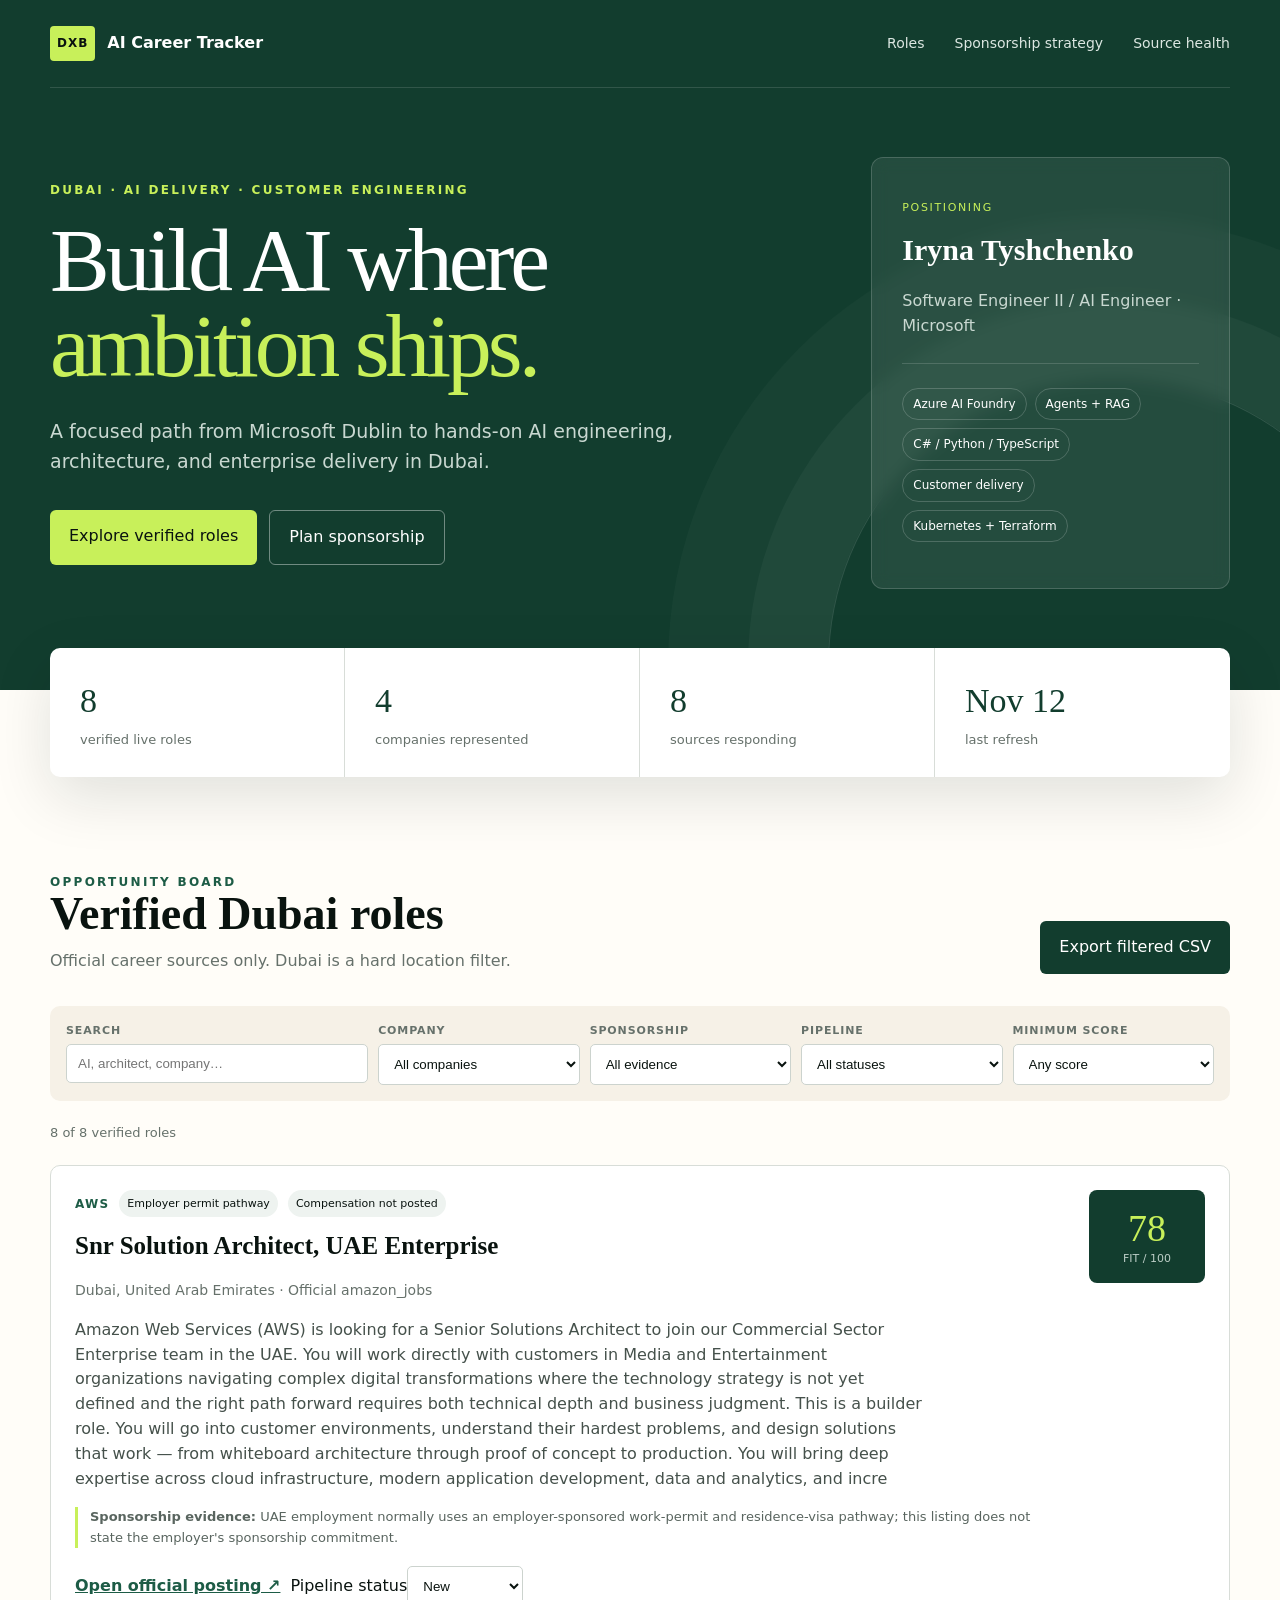
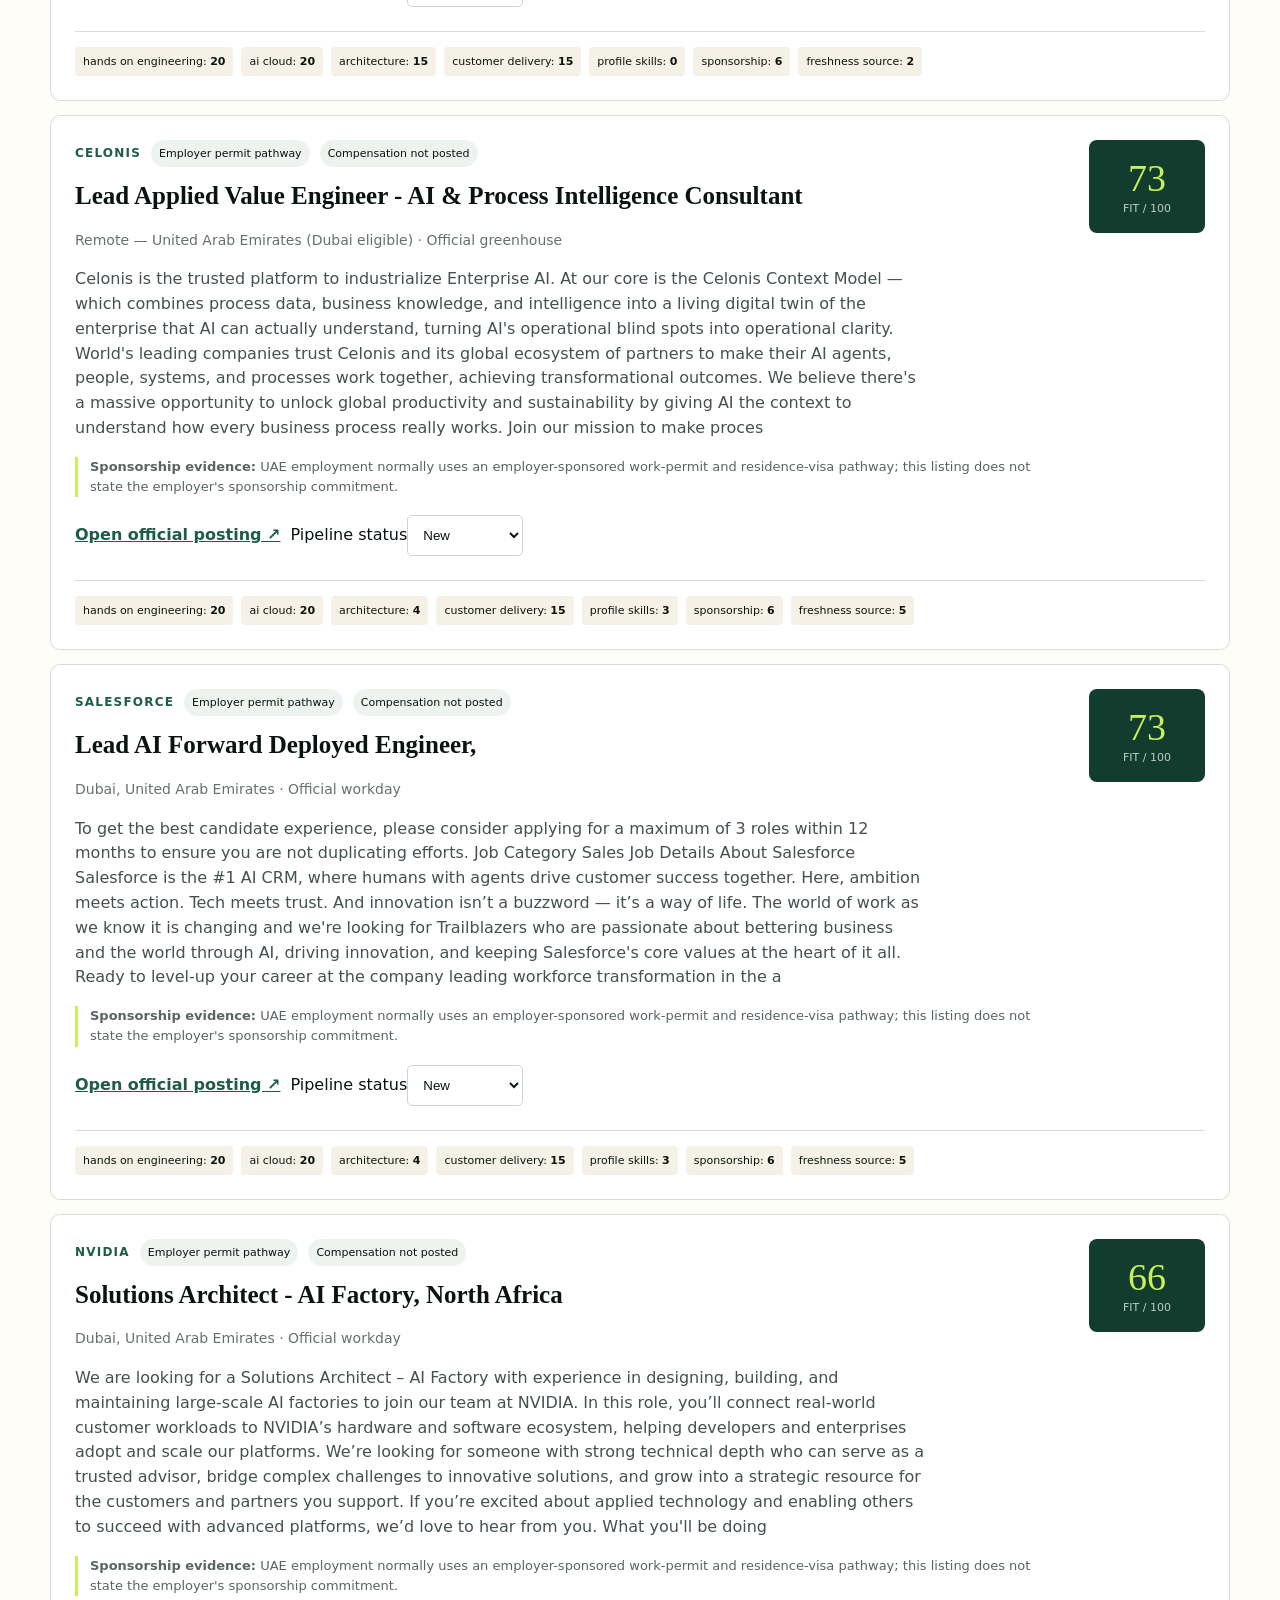
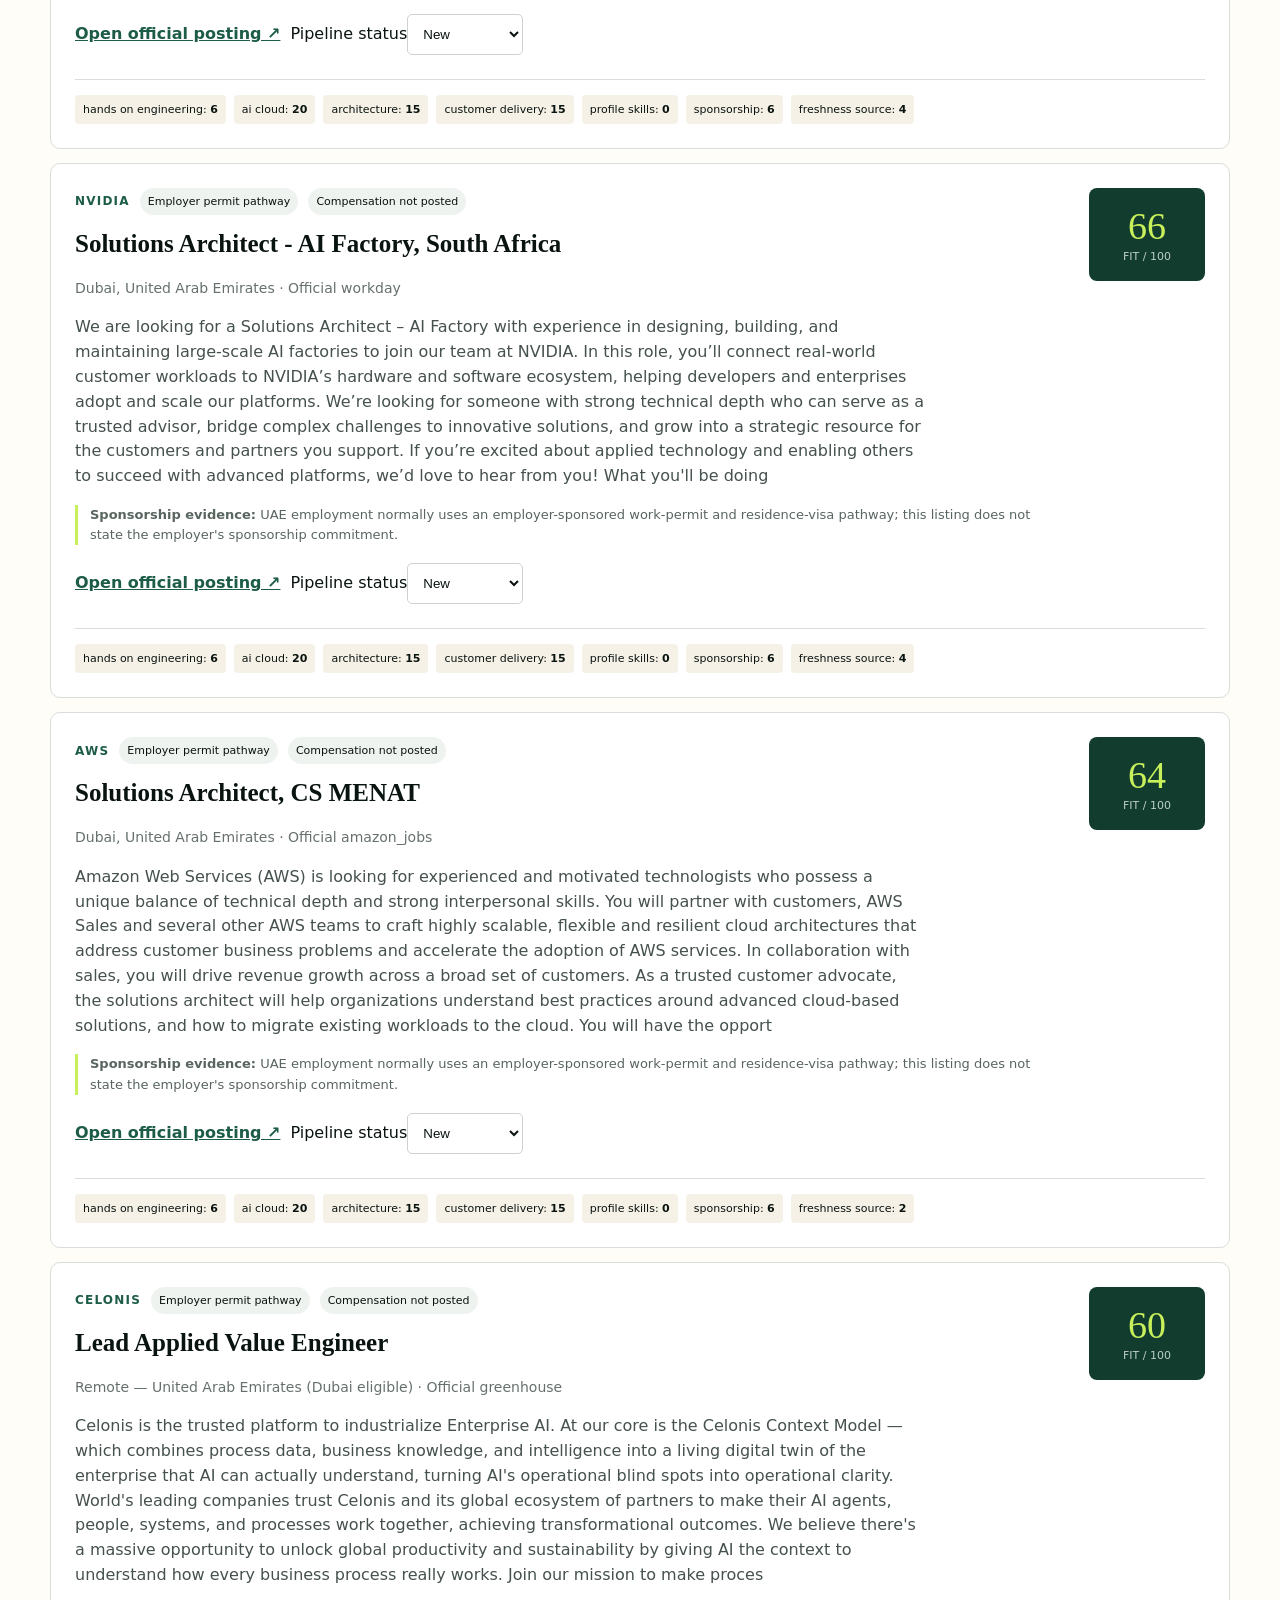
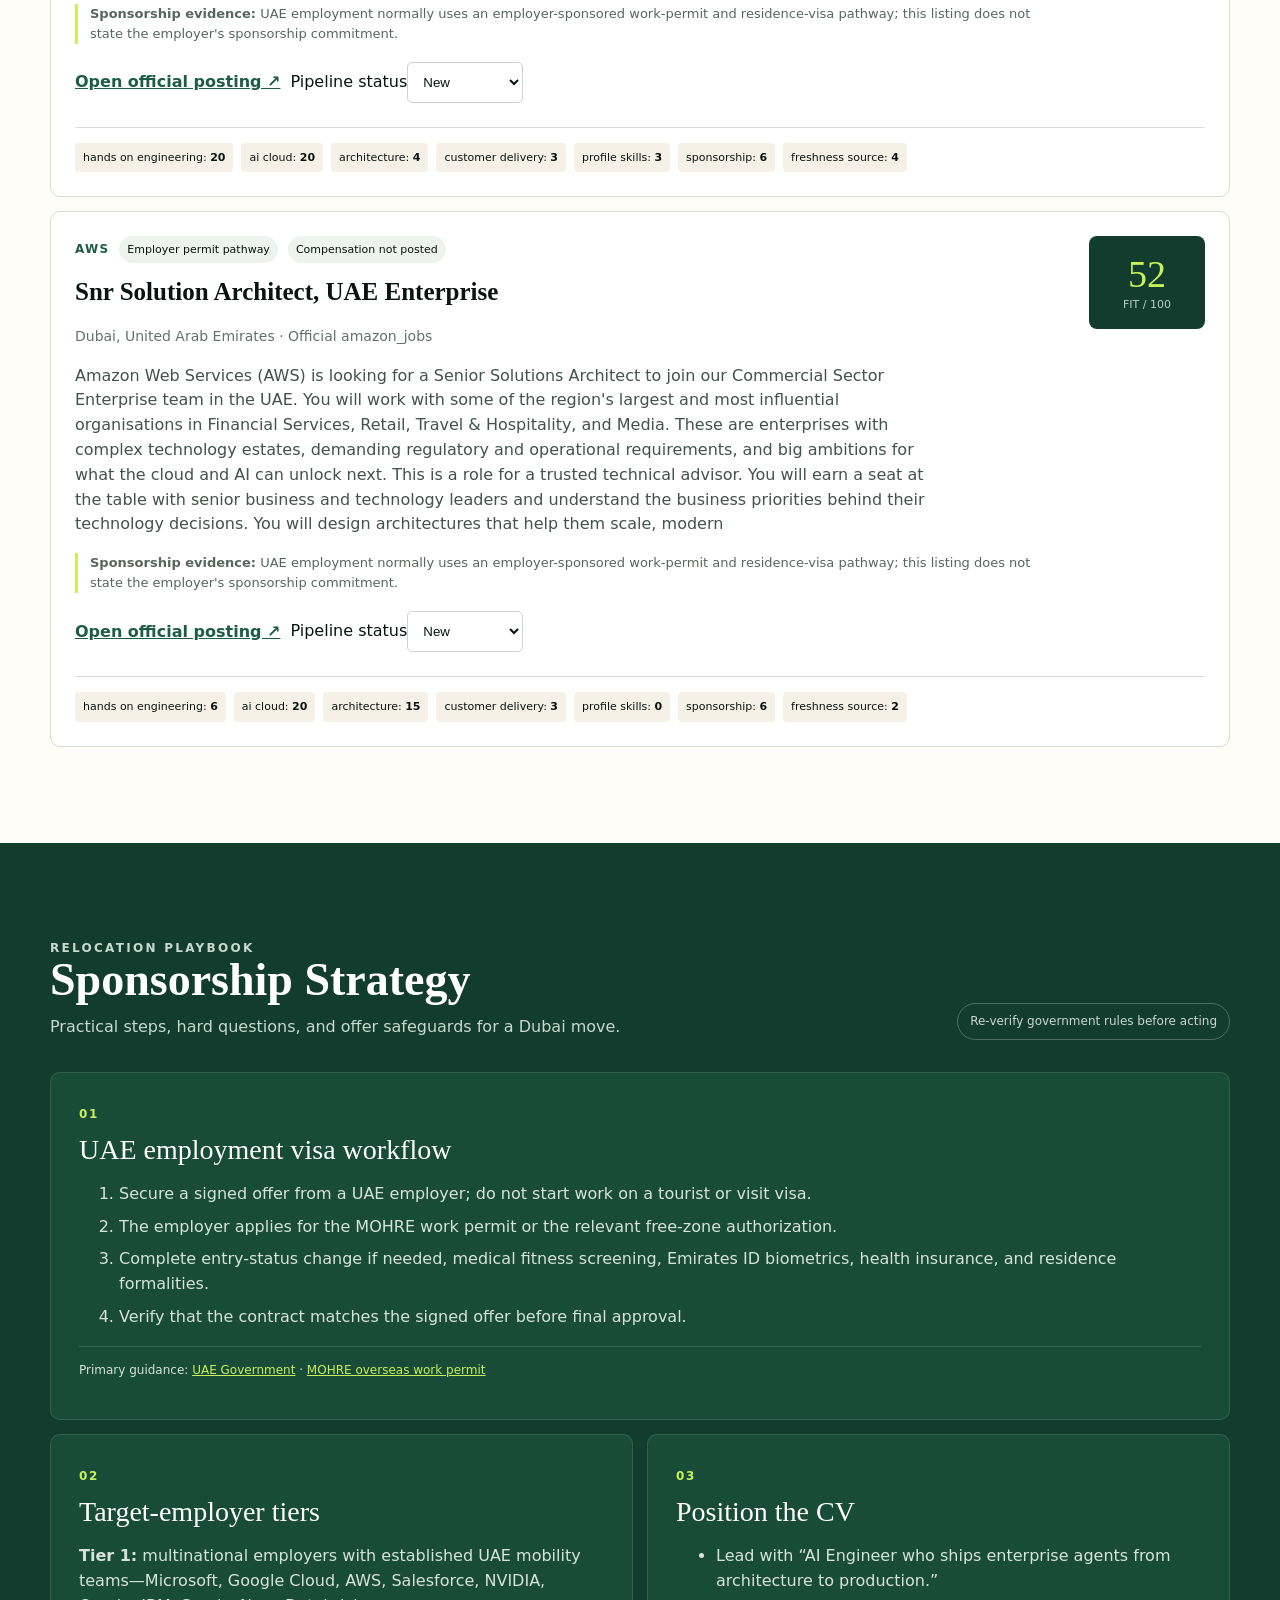
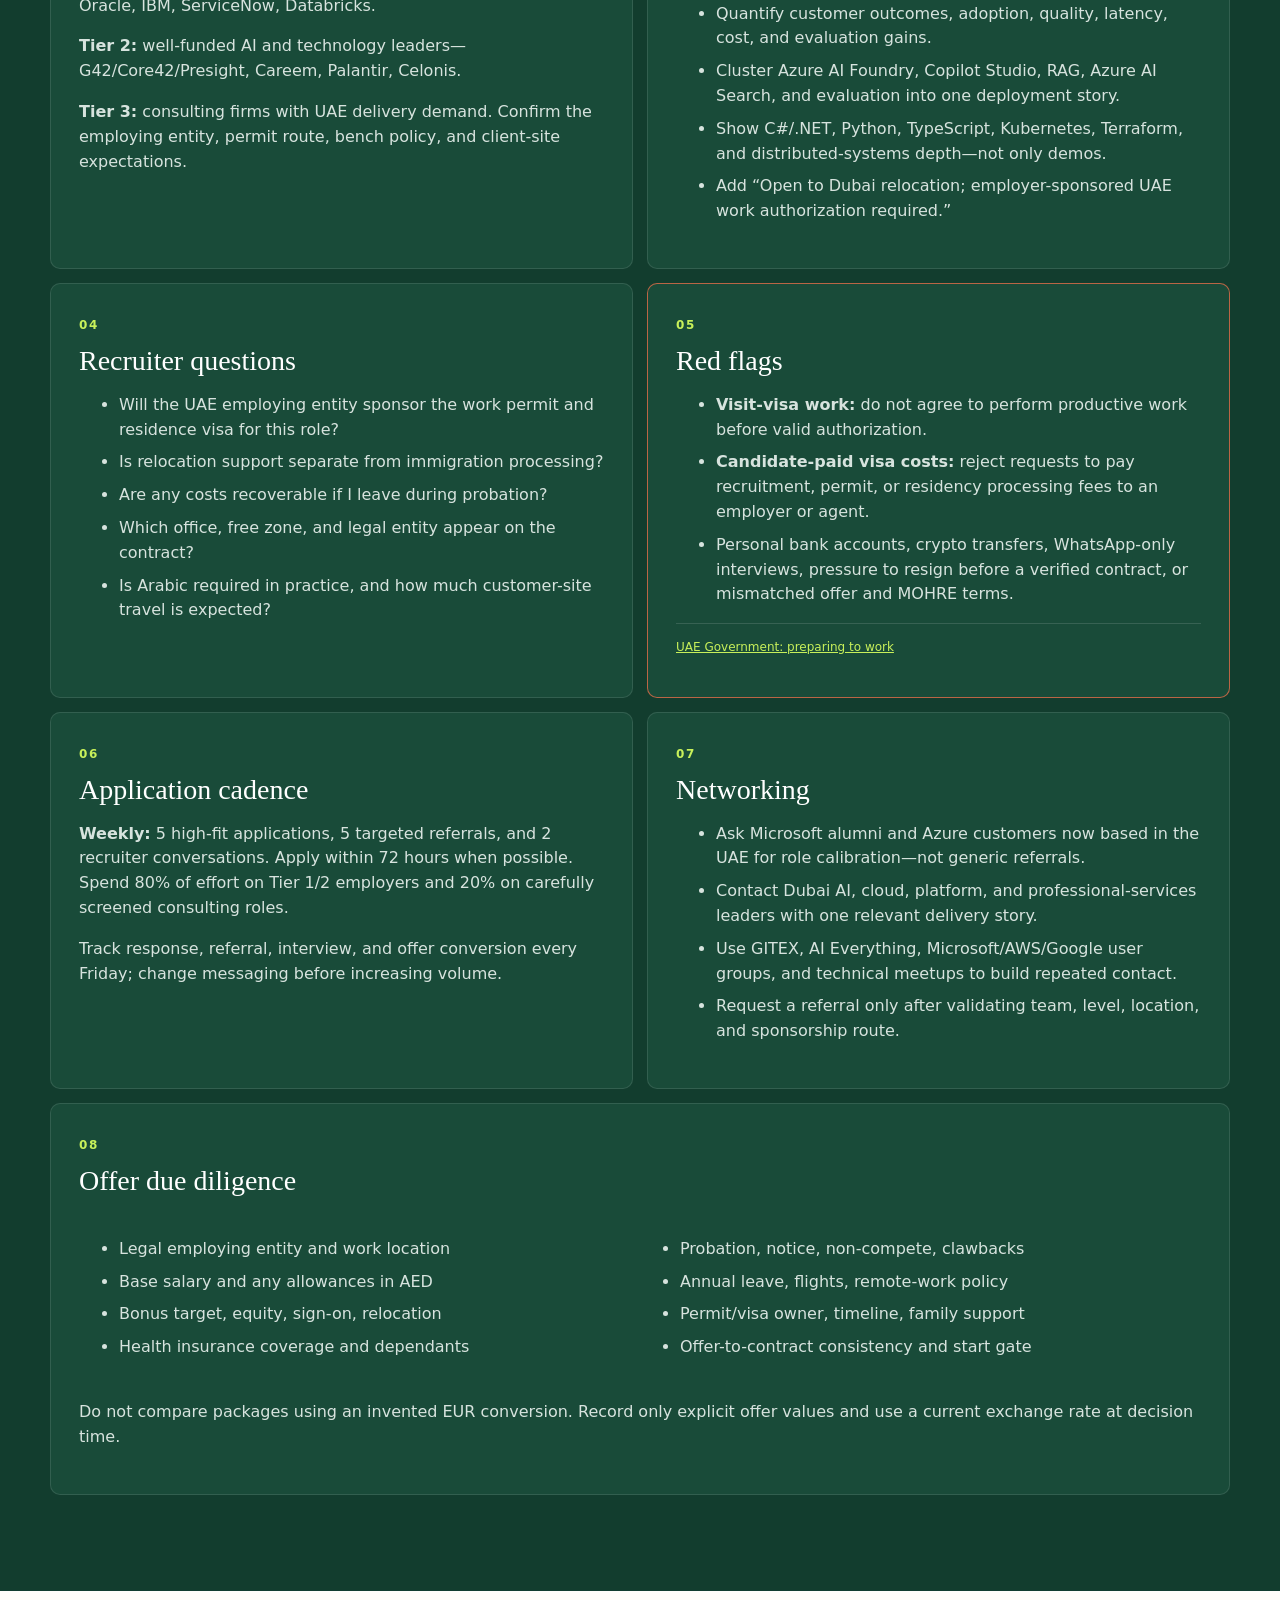
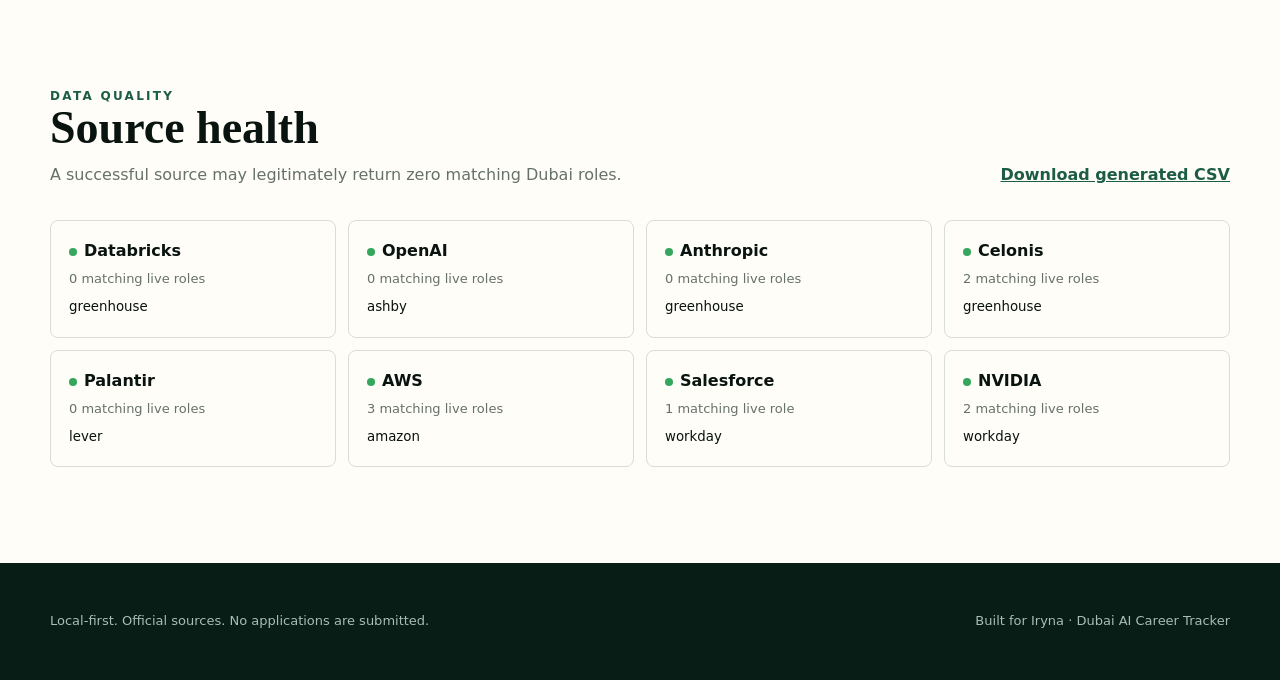
==== index.html @ 54fe70c7 "feat: publish Dubai AI career tracker" ====
<!doctype html>
<html lang="en">
<head>
  <meta charset="utf-8">
  <meta name="viewport" content="width=device-width, initial-scale=1">
  <meta name="description" content="Dubai-only AI career opportunities and UAE sponsorship strategy for Iryna Tyshchenko.">
  <title>Dubai AI Career Tracker</title>
  <link rel="icon" href="data:image/svg+xml,%3Csvg xmlns='http://www.w3.org/2000/svg' viewBox='0 0 64 64'%3E%3Crect width='64' height='64' rx='10' fill='%23123d2e'/%3E%3Ctext x='32' y='41' text-anchor='middle' font-family='Arial' font-size='22' font-weight='700' fill='%23c8f05a'%3EDXB%3C/text%3E%3C/svg%3E">
  <link rel="stylesheet" href="assets/styles.css">
  <script src="assets/app.js" defer></script>
</head>
<body>
  <a class="skip-link" href="#roles">Skip to roles</a>
  <header class="hero">
    <nav class="nav shell" aria-label="Primary">
      <a class="brand" href="#top" aria-label="Dubai AI Career Tracker home"><span class="brand-mark">DXB</span><span>AI Career Tracker</span></a>
      <div class="nav-links"><a href="#roles">Roles</a><a href="#strategy">Sponsorship strategy</a><a href="#source-health">Source health</a></div>
    </nav>
    <div class="shell hero-grid" id="top">
      <div>
        <p class="eyebrow">DUBAI · AI DELIVERY · CUSTOMER ENGINEERING</p>
        <h1>Build AI where<br><span>ambition ships.</span></h1>
        <p class="lede">A focused path from Microsoft Dublin to hands-on AI engineering, architecture, and enterprise delivery in Dubai.</p>
        <div class="hero-actions"><a class="button primary" href="#roles">Explore verified roles</a><a class="button ghost" href="#strategy">Plan sponsorship</a></div>
      </div>
      <aside class="profile-card" aria-label="Target profile">
        <p class="label">POSITIONING</p>
        <h2>Iryna Tyshchenko</h2>
        <p>Software Engineer II / AI Engineer · Microsoft</p>
        <div class="profile-rule"></div>
        <ul class="tag-list"><li>Azure AI Foundry</li><li>Agents + RAG</li><li>C# / Python / TypeScript</li><li>Customer delivery</li><li>Kubernetes + Terraform</li></ul>
      </aside>
    </div>
  </header>

  <main>
    <section class="metrics shell" aria-label="Tracker summary">
      <article><span id="metric-live">—</span><p>verified live roles</p></article>
      <article><span id="metric-companies">—</span><p>companies represented</p></article>
      <article><span id="metric-sources">—</span><p>sources responding</p></article>
      <article><span id="metric-updated">—</span><p>last refresh</p></article>
    </section>

    <section class="section shell" id="roles">
      <div class="section-heading">
        <div><p class="eyebrow dark">OPPORTUNITY BOARD</p><h2>Verified Dubai roles</h2><p>Official career sources only. Dubai is a hard location filter.</p></div>
        <button class="button export" id="export-csv" type="button">Export filtered CSV</button>
      </div>
      <div class="filters" aria-label="Role filters">
        <label>Search<input id="search-filter" type="search" placeholder="AI, architect, company…"></label>
        <label>Company<select id="company-filter"><option value="">All companies</option></select></label>
        <label>Sponsorship<select id="sponsorship-filter"><option value="">All evidence</option><option value="explicit_sponsorship">Explicit sponsorship</option><option value="employer_work_permit">Employer permit pathway</option><option value="relocation_support">Relocation support</option><option value="unknown">Unknown</option><option value="explicit_no_sponsorship">No sponsorship</option></select></label>
        <label>Pipeline<select id="status-filter"><option value="">All statuses</option><option value="new">New</option><option value="reviewing">Reviewing</option><option value="shortlisted">Shortlisted</option><option value="applied">Applied</option><option value="interviewing">Interviewing</option><option value="offer">Offer</option><option value="rejected">Rejected</option><option value="withdrawn">Withdrawn</option><option value="archived">Archived</option></select></label>
        <label>Minimum score<select id="score-filter"><option value="0">Any score</option><option value="70">70+</option><option value="80">80+</option><option value="90">90+</option></select></label>
      </div>
      <p class="result-line" id="result-line" aria-live="polite">Loading verified roles…</p>
      <div class="job-list" id="job-list"></div>
      <div class="empty-state" id="empty-state" hidden><h3>No roles match these filters.</h3><p>Clear a filter or check the source-health panel.</p></div>
    </section>

    <section class="strategy section" id="strategy">
      <div class="shell">
        <div class="section-heading light"><div><p class="eyebrow">RELOCATION PLAYBOOK</p><h2>Sponsorship Strategy</h2><p>Practical steps, hard questions, and offer safeguards for a Dubai move.</p></div><span class="strategy-note">Re-verify government rules before acting</span></div>
        <div class="strategy-grid">
          <article class="strategy-card wide"><span class="step">01</span><h3>UAE employment visa workflow</h3><ol><li>Secure a signed offer from a UAE employer; do not start work on a tourist or visit visa.</li><li>The employer applies for the MOHRE work permit or the relevant free-zone authorization.</li><li>Complete entry-status change if needed, medical fitness screening, Emirates ID biometrics, health insurance, and residence formalities.</li><li>Verify that the contract matches the signed offer before final approval.</li></ol><p class="source-line">Primary guidance: <a href="https://u.ae/en/information-and-services/jobs/employment-in-the-private-sector/job-offers-and-work-permits-and-contracts" target="_blank" rel="noopener">UAE Government</a> · <a href="https://www.mohre.gov.ae/en/services/work-permit-for-recruiting-a-worker-from-outside-the-state-2022" target="_blank" rel="noopener">MOHRE overseas work permit</a></p></article>
          <article class="strategy-card"><span class="step">02</span><h3>Target-employer tiers</h3><p><strong>Tier 1:</strong> multinational employers with established UAE mobility teams—Microsoft, Google Cloud, AWS, Salesforce, NVIDIA, Oracle, IBM, ServiceNow, Databricks.</p><p><strong>Tier 2:</strong> well-funded AI and technology leaders—G42/Core42/Presight, Careem, Palantir, Celonis.</p><p><strong>Tier 3:</strong> consulting firms with UAE delivery demand. Confirm the employing entity, permit route, bench policy, and client-site expectations.</p></article>
          <article class="strategy-card"><span class="step">03</span><h3>Position the CV</h3><ul><li>Lead with “AI Engineer who ships enterprise agents from architecture to production.”</li><li>Quantify customer outcomes, adoption, quality, latency, cost, and evaluation gains.</li><li>Cluster Azure AI Foundry, Copilot Studio, RAG, Azure AI Search, and evaluation into one deployment story.</li><li>Show C#/.NET, Python, TypeScript, Kubernetes, Terraform, and distributed-systems depth—not only demos.</li><li>Add “Open to Dubai relocation; employer-sponsored UAE work authorization required.”</li></ul></article>
          <article class="strategy-card"><span class="step">04</span><h3>Recruiter questions</h3><ul><li>Will the UAE employing entity sponsor the work permit and residence visa for this role?</li><li>Is relocation support separate from immigration processing?</li><li>Are any costs recoverable if I leave during probation?</li><li>Which office, free zone, and legal entity appear on the contract?</li><li>Is Arabic required in practice, and how much customer-site travel is expected?</li></ul></article>
          <article class="strategy-card danger"><span class="step">05</span><h3>Red flags</h3><ul><li><strong>Visit-visa work:</strong> do not agree to perform productive work before valid authorization.</li><li><strong>Candidate-paid visa costs:</strong> reject requests to pay recruitment, permit, or residency processing fees to an employer or agent.</li><li>Personal bank accounts, crypto transfers, WhatsApp-only interviews, pressure to resign before a verified contract, or mismatched offer and MOHRE terms.</li></ul><p class="source-line"><a href="https://u.ae/en/information-and-services/jobs/working-in-uae" target="_blank" rel="noopener">UAE Government: preparing to work</a></p></article>
          <article class="strategy-card"><span class="step">06</span><h3>Application cadence</h3><p><strong>Weekly:</strong> 5 high-fit applications, 5 targeted referrals, and 2 recruiter conversations. Apply within 72 hours when possible. Spend 80% of effort on Tier 1/2 employers and 20% on carefully screened consulting roles.</p><p>Track response, referral, interview, and offer conversion every Friday; change messaging before increasing volume.</p></article>
          <article class="strategy-card"><span class="step">07</span><h3>Networking</h3><ul><li>Ask Microsoft alumni and Azure customers now based in the UAE for role calibration—not generic referrals.</li><li>Contact Dubai AI, cloud, platform, and professional-services leaders with one relevant delivery story.</li><li>Use GITEX, AI Everything, Microsoft/AWS/Google user groups, and technical meetups to build repeated contact.</li><li>Request a referral only after validating team, level, location, and sponsorship route.</li></ul></article>
          <article class="strategy-card wide"><span class="step">08</span><h3>Offer due diligence</h3><div class="due-grid"><ul><li>Legal employing entity and work location</li><li>Base salary and any allowances in AED</li><li>Bonus target, equity, sign-on, relocation</li><li>Health insurance coverage and dependants</li></ul><ul><li>Probation, notice, non-compete, clawbacks</li><li>Annual leave, flights, remote-work policy</li><li>Permit/visa owner, timeline, family support</li><li>Offer-to-contract consistency and start gate</li></ul></div><p>Do not compare packages using an invented EUR conversion. Record only explicit offer values and use a current exchange rate at decision time.</p></article>
        </div>
      </div>
    </section>

    <section class="section shell" id="source-health">
      <div class="section-heading"><div><p class="eyebrow dark">DATA QUALITY</p><h2>Source health</h2><p>A successful source may legitimately return zero matching Dubai roles.</p></div><a class="text-link" href="data/jobs.csv">Download generated CSV</a></div>
      <div class="health-grid" id="health-grid"></div>
    </section>
  </main>

  <footer><div class="shell"><p>Local-first. Official sources. No applications are submitted.</p><p>Built for Iryna · Dubai AI Career Tracker</p></div></footer>
</body>
</html>
---- assets/styles.css ----
:root{--ink:#09130f;--cream:#f6f1e7;--paper:#fffdf8;--green:#123d2e;--green2:#1d5c46;--lime:#c8f05a;--orange:#ff714b;--muted:#66716b;--line:#d8ddd8;--shadow:0 20px 60px rgba(7,28,21,.12)}*{box-sizing:border-box}html{scroll-behavior:smooth}body{margin:0;background:var(--paper);color:var(--ink);font:16px/1.55 Inter,ui-sans-serif,system-ui,-apple-system,"Segoe UI",sans-serif}a{color:inherit}.shell{width:min(1180px,calc(100% - 40px));margin:auto}.skip-link{position:absolute;left:-9999px}.skip-link:focus{left:16px;top:16px;z-index:20;background:#fff;padding:10px}.hero{background:var(--green);color:white;min-height:690px;position:relative;overflow:hidden}.hero:after{content:"";position:absolute;width:570px;height:570px;border:1px solid rgba(255,255,255,.13);border-radius:50%;right:-120px;bottom:-260px;box-shadow:0 0 0 80px rgba(255,255,255,.035),0 0 0 160px rgba(255,255,255,.025)}.nav{height:88px;display:flex;align-items:center;justify-content:space-between;border-bottom:1px solid rgba(255,255,255,.13);position:relative;z-index:2}.brand{display:flex;align-items:center;gap:12px;text-decoration:none;font-weight:750}.brand-mark{background:var(--lime);color:var(--ink);font-size:12px;padding:8px 7px;border-radius:4px;letter-spacing:.08em}.nav-links{display:flex;gap:30px}.nav-links a{text-decoration:none;color:#dce7e2;font-size:14px}.hero-grid{display:grid;grid-template-columns:1.55fr .75fr;gap:80px;align-items:center;min-height:570px;position:relative;z-index:1}.eyebrow{font-size:12px;letter-spacing:.19em;font-weight:800;color:var(--lime);margin:0 0 18px}.eyebrow.dark{color:var(--green2)}h1{font-family:Georgia,"Times New Roman",serif;font-size:clamp(54px,7vw,92px);font-weight:500;line-height:.96;letter-spacing:-.045em;margin:0 0 28px}h1 span{color:var(--lime)}.lede{font-size:19px;color:#c9d8d1;max-width:640px}.hero-actions{display:flex;gap:12px;margin-top:34px}.button{border:0;border-radius:6px;padding:14px 19px;font-weight:750;text-decoration:none;cursor:pointer;font:inherit}.primary{background:var(--lime);color:var(--ink)}.ghost{color:#fff;border:1px solid rgba(255,255,255,.4)}.profile-card{background:rgba(255,255,255,.08);border:1px solid rgba(255,255,255,.17);padding:30px;border-radius:12px;backdrop-filter:blur(8px)}.profile-card .label{font-size:11px;letter-spacing:.15em;color:var(--lime)}.profile-card h2{font-family:Georgia,serif;font-size:30px;margin:6px 0}.profile-card>p{color:#c9d8d1}.profile-rule{height:1px;background:rgba(255,255,255,.15);margin:24px 0}.tag-list{display:flex;flex-wrap:wrap;gap:8px;list-style:none;padding:0}.tag-list li{font-size:12px;border:1px solid rgba(255,255,255,.19);border-radius:99px;padding:6px 10px}.metrics{display:grid;grid-template-columns:repeat(4,1fr);margin-top:-42px;background:#fff;border-radius:10px;box-shadow:var(--shadow);position:relative;z-index:3}.metrics article{padding:27px 30px;border-right:1px solid var(--line)}.metrics article:last-child{border:0}.metrics span{font-family:Georgia,serif;font-size:34px;color:var(--green)}.metrics p{margin:2px 0 0;color:var(--muted);font-size:13px}.section{padding-top:96px;padding-bottom:96px}.section-heading{display:flex;justify-content:space-between;align-items:end;gap:30px;margin-bottom:32px}.section-heading h2{font-family:Georgia,serif;font-size:46px;line-height:1;margin:0 0 12px}.section-heading p{color:var(--muted);margin:0}.export{background:var(--green);color:white}.filters{display:grid;grid-template-columns:1.5fr repeat(4,1fr);gap:10px;background:var(--cream);padding:16px;border-radius:10px}.filters label{font-size:11px;text-transform:uppercase;letter-spacing:.08em;font-weight:800;color:var(--muted)}input,select{width:100%;margin-top:5px;border:1px solid #ccd3ce;background:#fff;border-radius:5px;padding:11px;color:var(--ink);font:14px inherit}.result-line{color:var(--muted);font-size:13px;margin:22px 0}.job-list{display:grid;gap:14px}.job-card{display:grid;grid-template-columns:1fr 116px;gap:24px;border:1px solid var(--line);border-radius:10px;padding:24px;background:#fff;transition:.2s}.job-card:hover{border-color:#9bb2a8;box-shadow:0 12px 30px rgba(18,61,46,.08);transform:translateY(-2px)}.job-top{display:flex;gap:10px;align-items:center;flex-wrap:wrap}.company{font-size:12px;font-weight:850;letter-spacing:.1em;color:var(--green2);text-transform:uppercase}.pill{font-size:11px;background:#eef3f0;padding:5px 8px;border-radius:99px}.pill.warn{background:#fff1df;color:#804b0d}.pill.good{background:#e2f5e8;color:#185a32}.job-card h3{font-family:Georgia,serif;font-size:25px;margin:10px 0 5px}.job-location{color:var(--muted);font-size:14px}.job-description{color:#45514b;max-width:850px}.job-evidence{font-size:13px;border-left:3px solid var(--lime);padding-left:12px;color:#59655f}.job-actions{display:flex;gap:10px;align-items:center;margin-top:18px}.job-actions a{font-weight:750;color:var(--green2)}.status-select{width:auto;margin:0}.score-box{background:var(--green);color:#fff;border-radius:8px;padding:16px;text-align:center;align-self:start}.score-box strong{font:38px Georgia,serif;color:var(--lime)}.score-box span{font-size:11px;display:block;color:#bdcec7}.breakdown{grid-column:1/-1;border-top:1px solid var(--line);padding-top:15px;display:flex;gap:8px;flex-wrap:wrap}.score-factor{font-size:11px;background:var(--cream);padding:6px 8px;border-radius:4px}.empty-state{text-align:center;background:var(--cream);padding:55px;border-radius:10px}.strategy{background:var(--green);color:#fff}.section-heading.light p{color:#c9d8d1}.strategy-note{border:1px solid rgba(255,255,255,.25);border-radius:99px;padding:8px 12px;color:#c9d8d1;font-size:12px}.strategy-grid{display:grid;grid-template-columns:repeat(2,1fr);gap:14px}.strategy-card{background:#194b39;border:1px solid rgba(255,255,255,.11);padding:28px;border-radius:10px}.strategy-card.wide{grid-column:1/-1}.strategy-card.danger{border-color:rgba(255,113,75,.7)}.strategy-card .step{color:var(--lime);font-size:12px;font-weight:900;letter-spacing:.14em}.strategy-card h3{font:28px Georgia,serif;margin:8px 0 16px}.strategy-card p,.strategy-card li{color:#d7e3de}.strategy-card li{margin:8px 0}.strategy-card a{color:var(--lime)}.source-line{font-size:12px;border-top:1px solid rgba(255,255,255,.13);padding-top:14px}.due-grid{display:grid;grid-template-columns:1fr 1fr}.health-grid{display:grid;grid-template-columns:repeat(4,1fr);gap:12px}.health-card{border:1px solid var(--line);border-radius:8px;padding:18px}.health-card strong{display:block}.health-card p{color:var(--muted);font-size:13px;margin:5px 0}.dot{display:inline-block;width:8px;height:8px;border-radius:50%;margin-right:7px}.dot.ok{background:#35a65d}.dot.error{background:var(--orange)}.text-link{color:var(--green2);font-weight:750}footer{background:#071d15;color:#aabdb5;padding:35px 0}footer .shell{display:flex;justify-content:space-between;font-size:13px}@media(max-width:900px){.hero-grid{grid-template-columns:1fr;gap:30px;padding:80px 0}.hero{min-height:900px}.profile-card{max-width:600px}.metrics{grid-template-columns:repeat(2,1fr)}.filters{grid-template-columns:repeat(2,1fr)}.health-grid{grid-template-columns:repeat(2,1fr)}.nav-links{display:none}}@media(max-width:620px){.shell{width:min(100% - 24px,1180px)}.hero{min-height:980px}.hero-grid{padding-top:55px}.profile-card{padding:22px}.metrics{margin-top:-25px}.metrics article{padding:18px}.section{padding:70px 0}.section-heading{display:block}.section-heading .button{margin-top:18px}.section-heading h2{font-size:38px}.filters,.strategy-grid,.due-grid,.health-grid{grid-template-columns:1fr}.strategy-card.wide{grid-column:auto}.job-card{grid-template-columns:1fr}.score-box{grid-row:1;width:90px}.breakdown{grid-column:1}.job-actions{align-items:flex-start;flex-direction:column}footer .shell{display:block}}
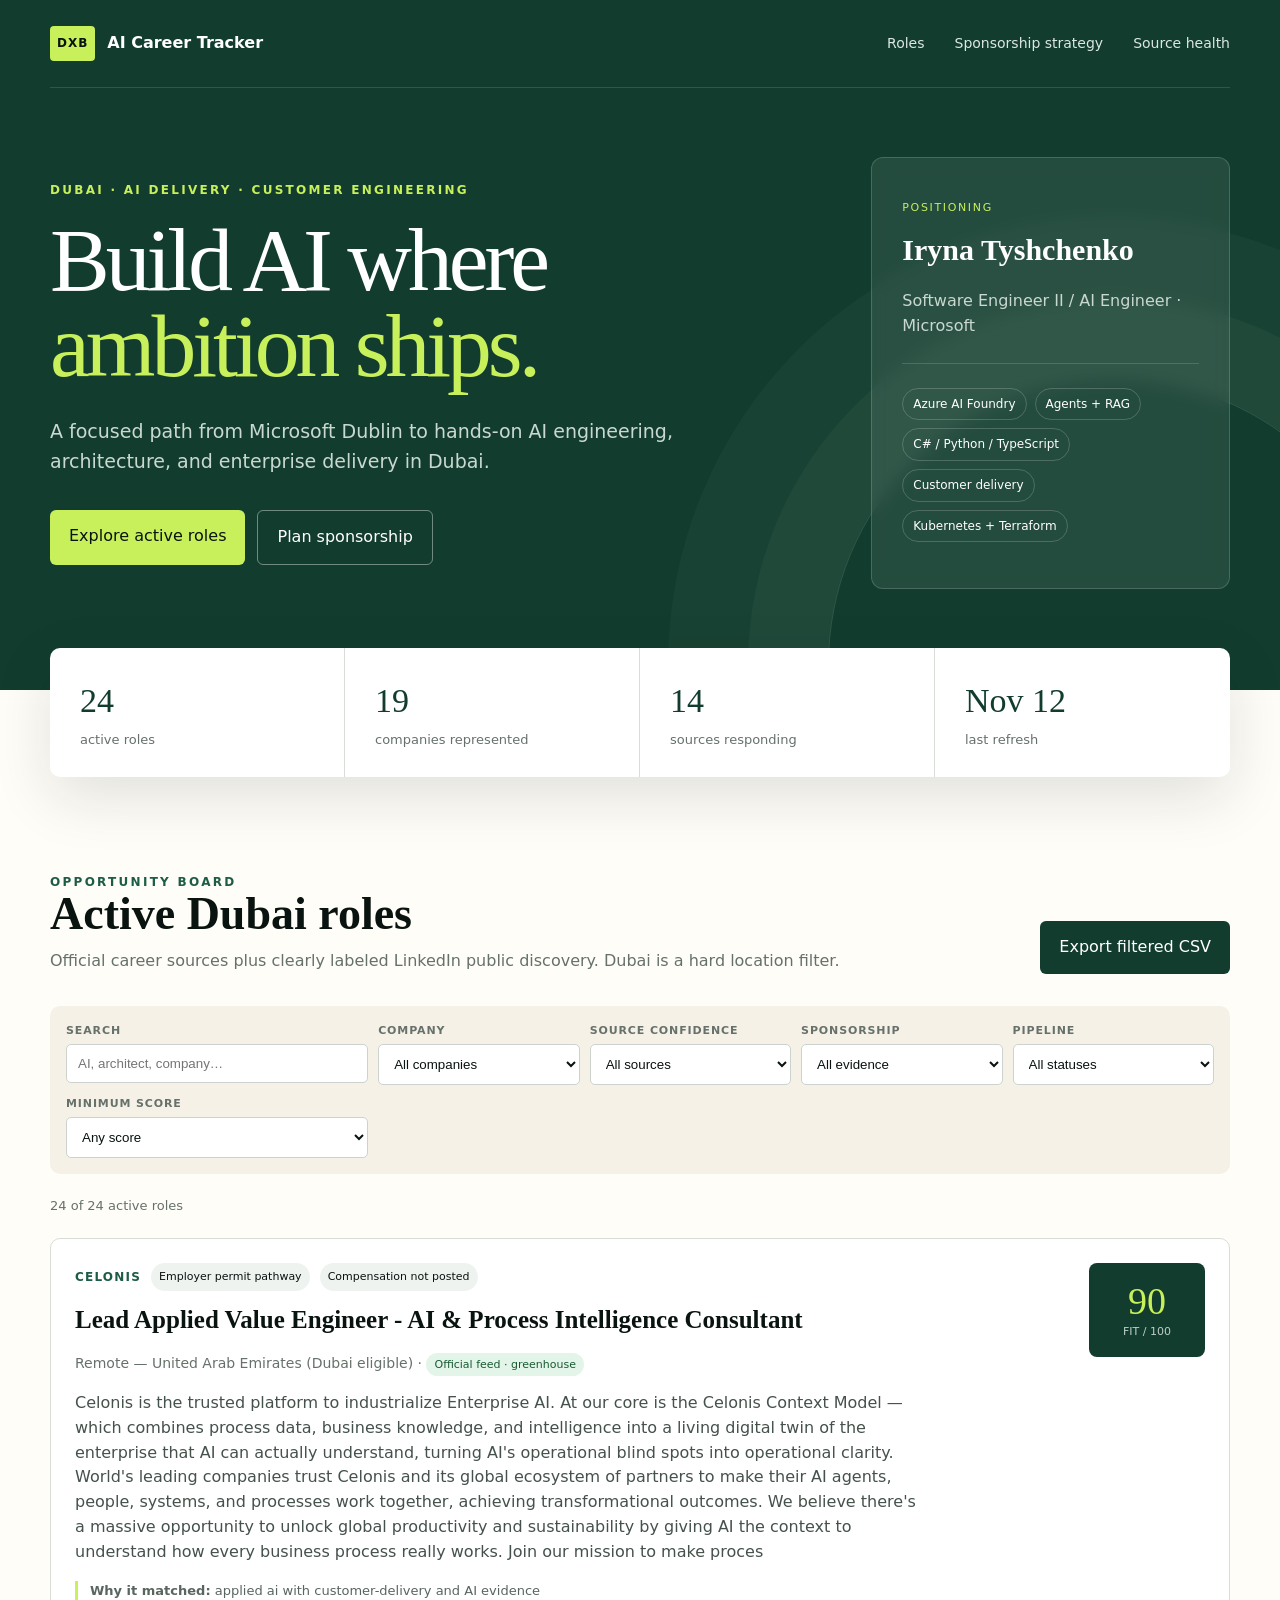
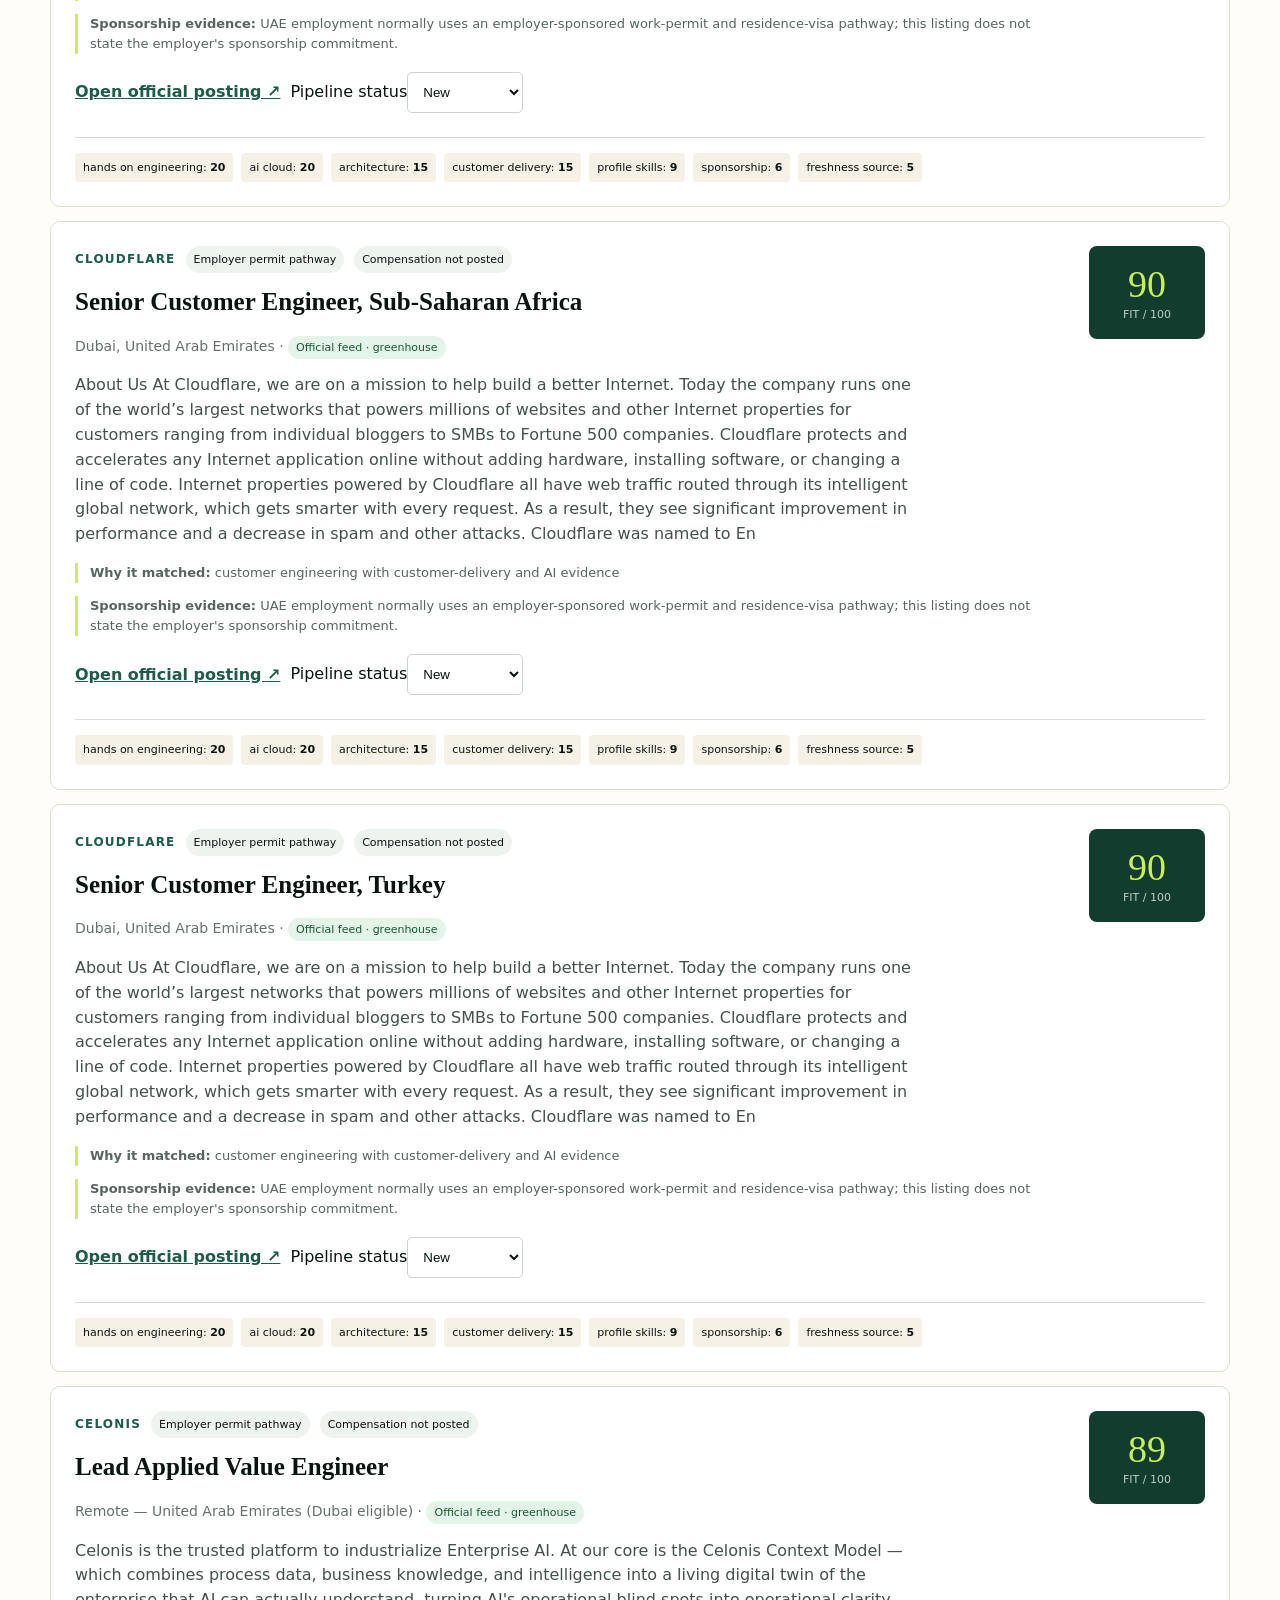
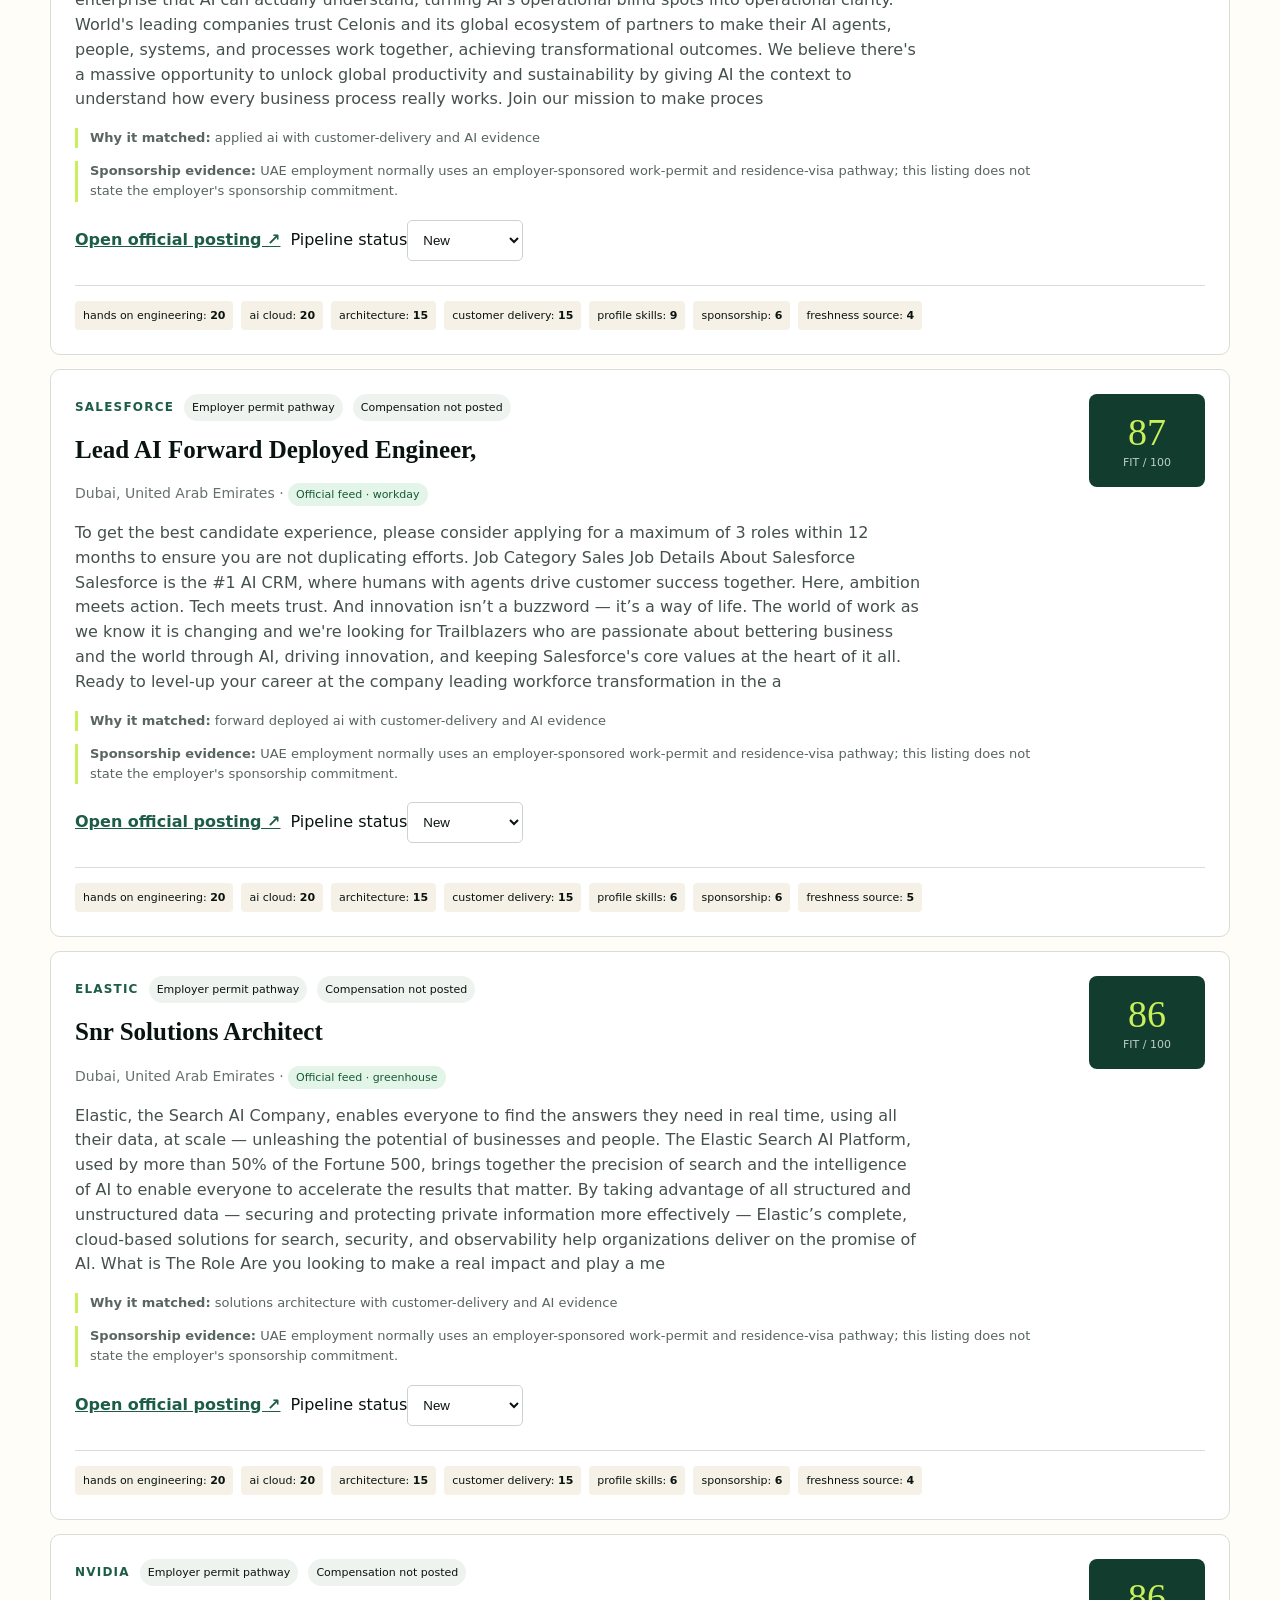
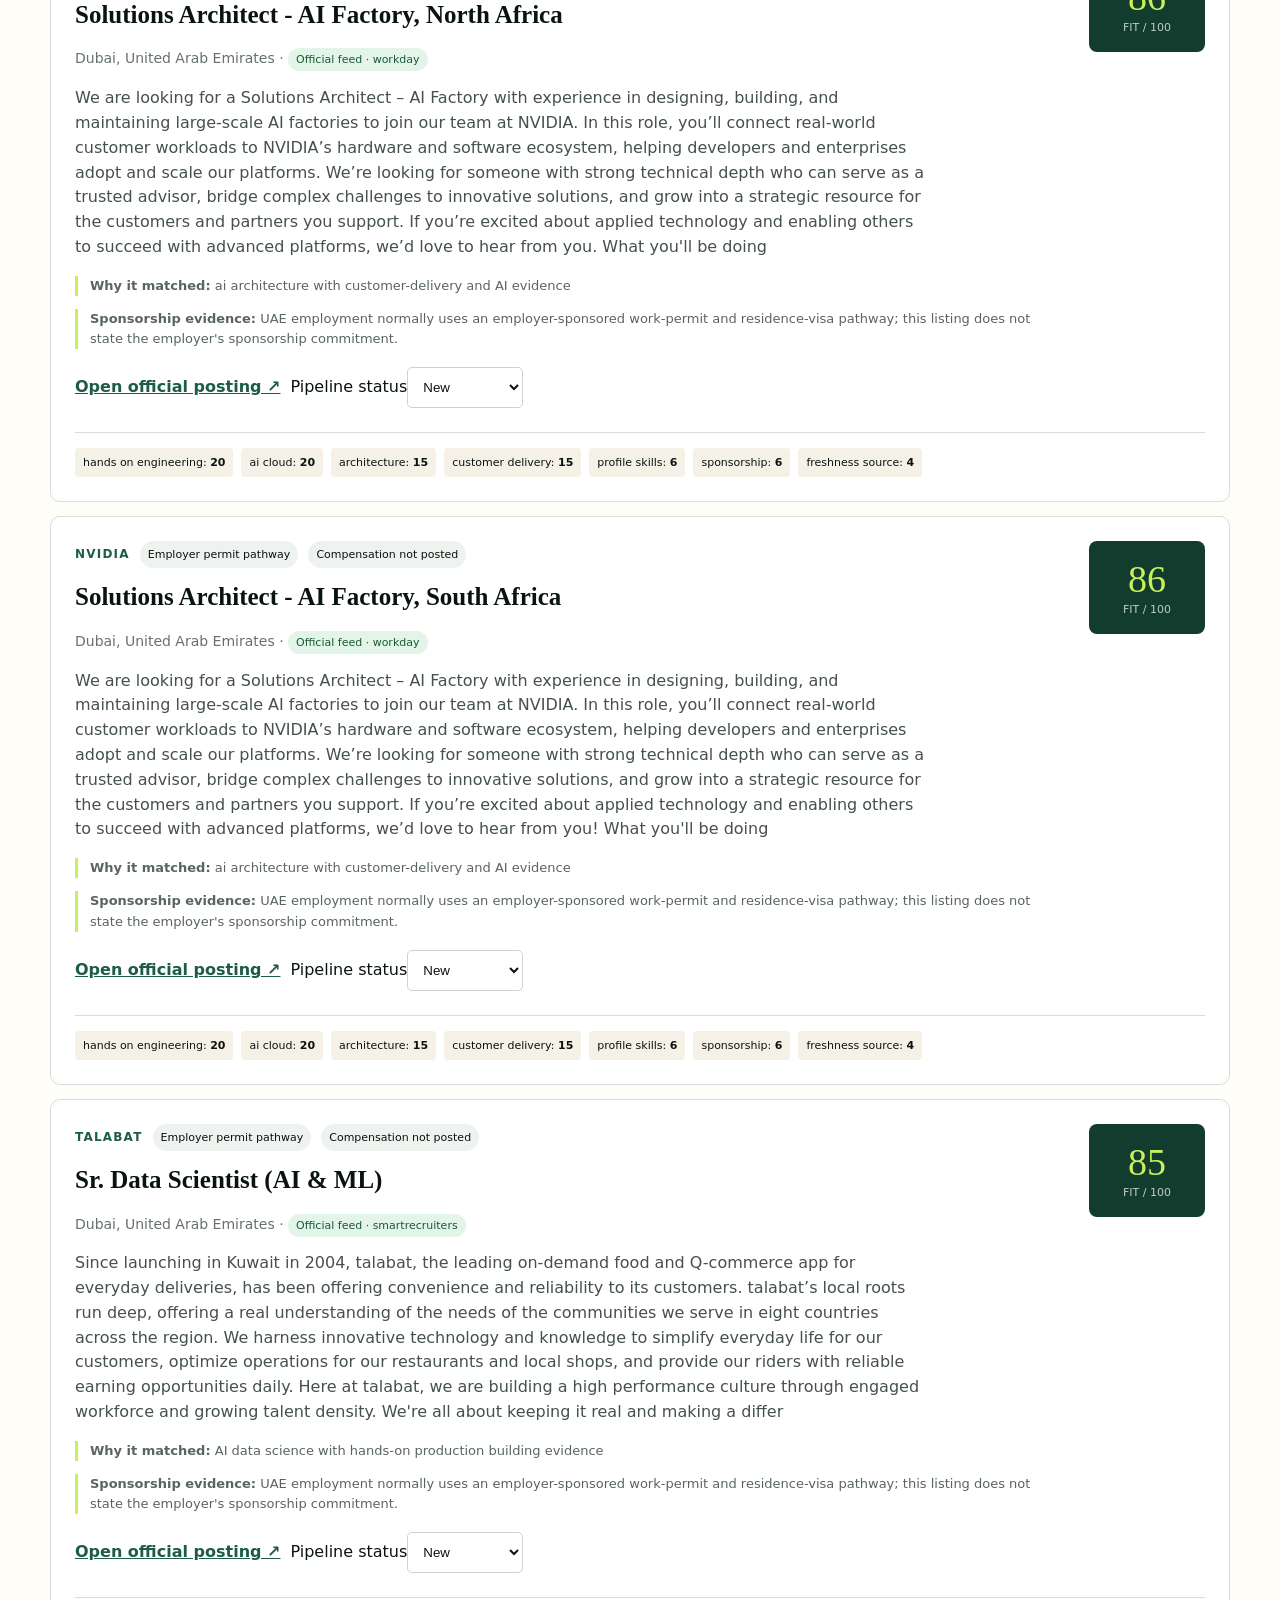
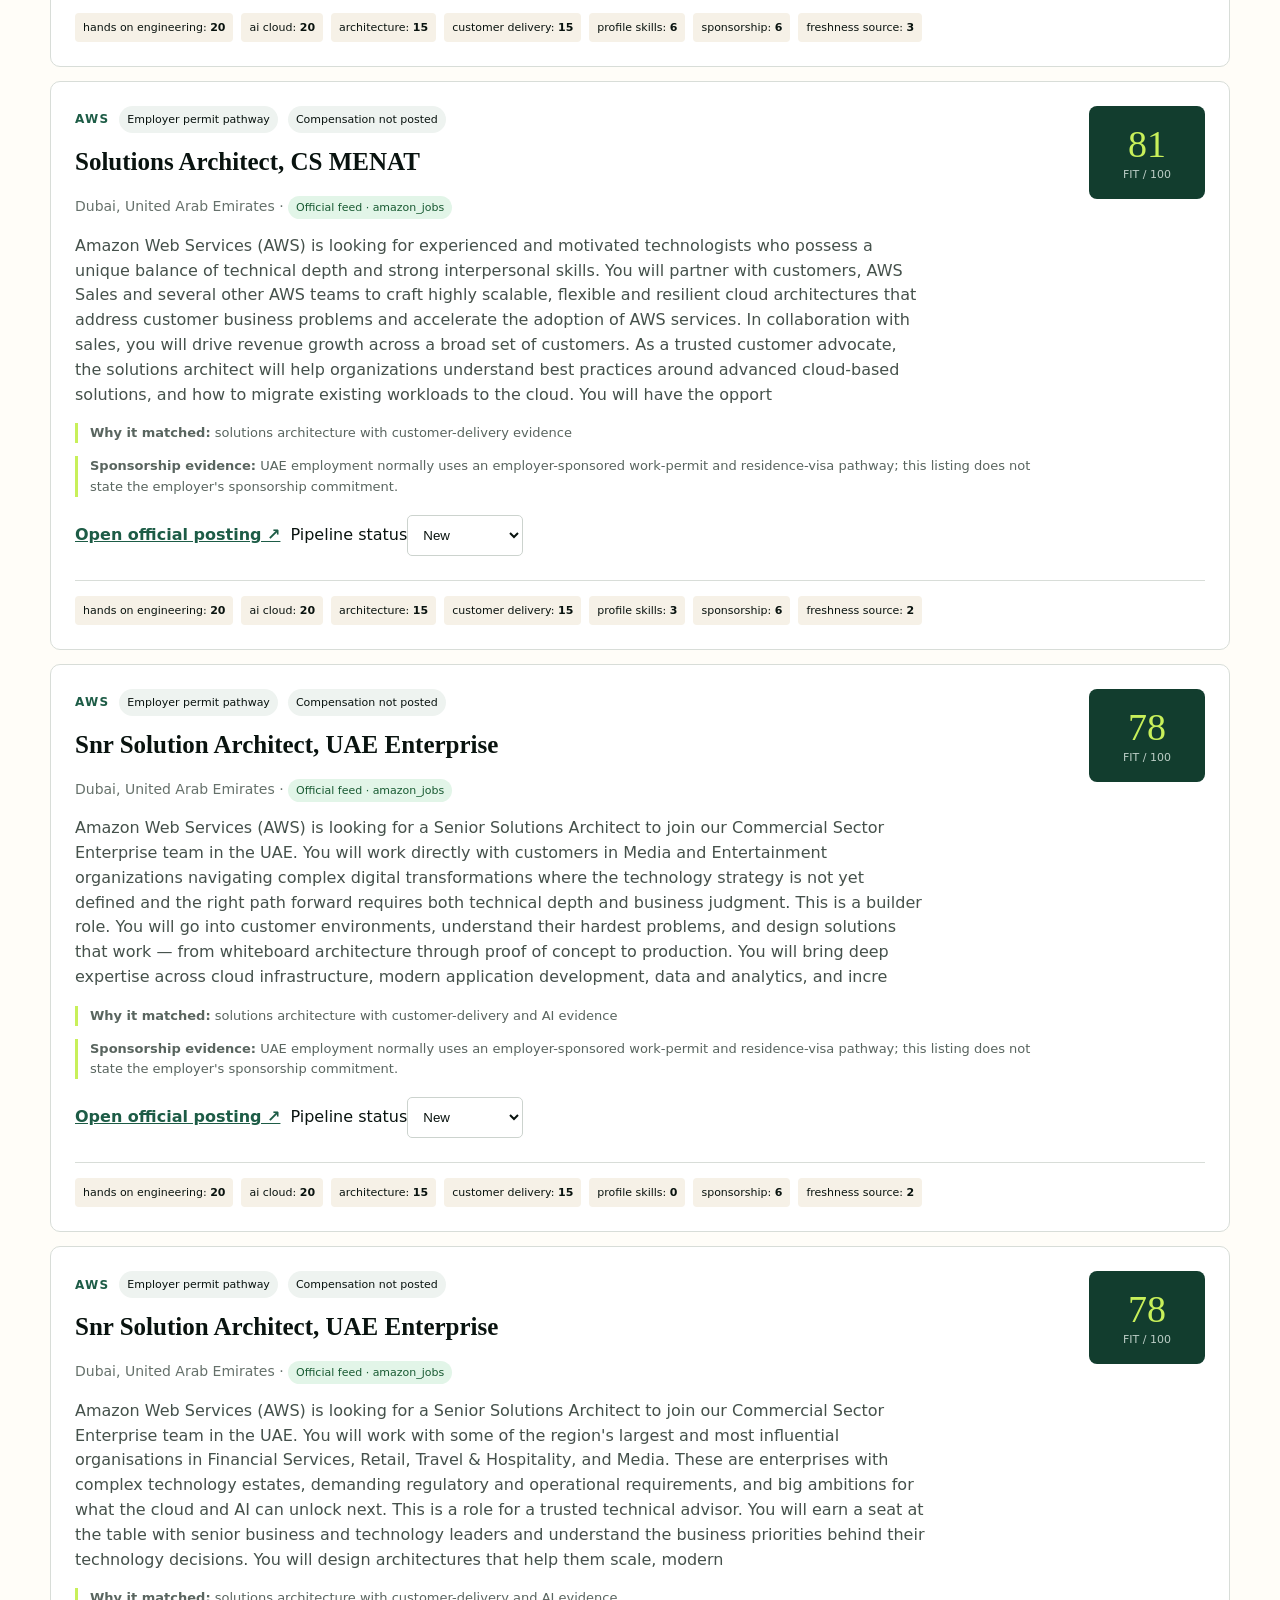
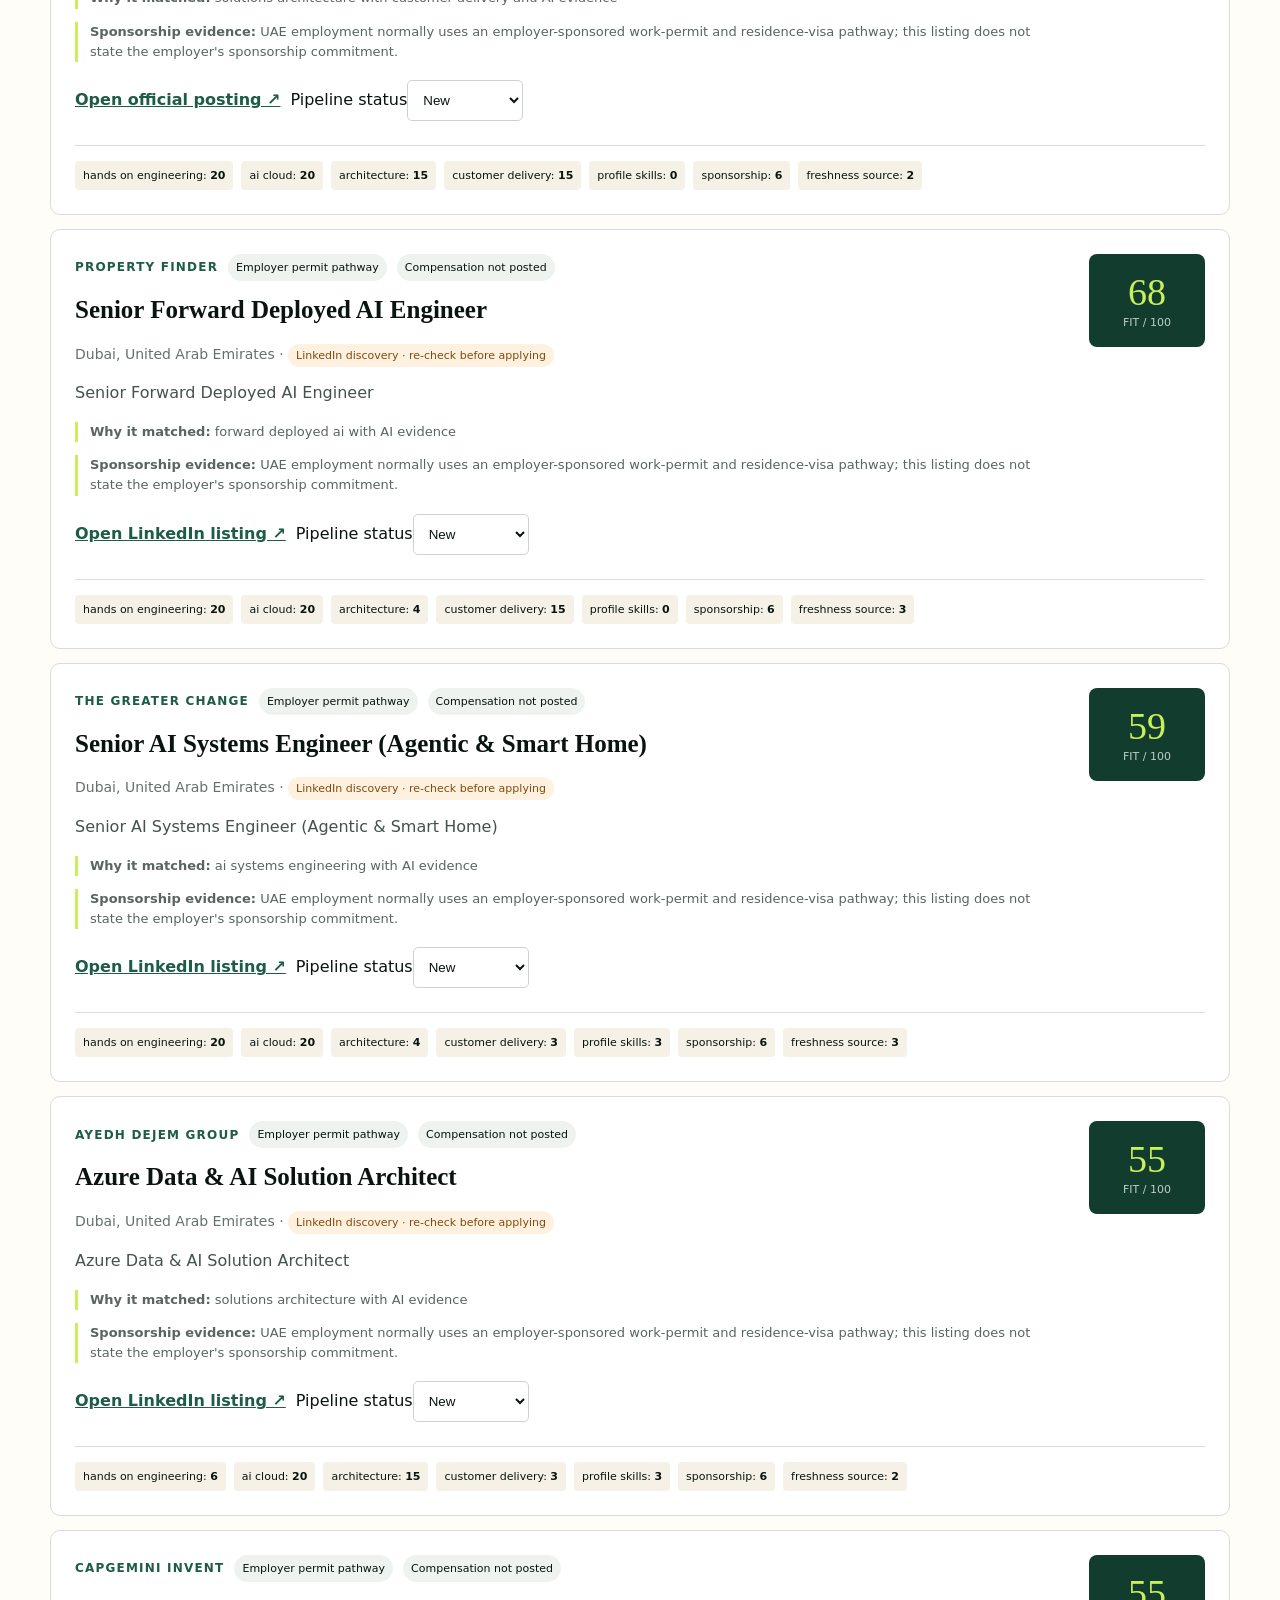
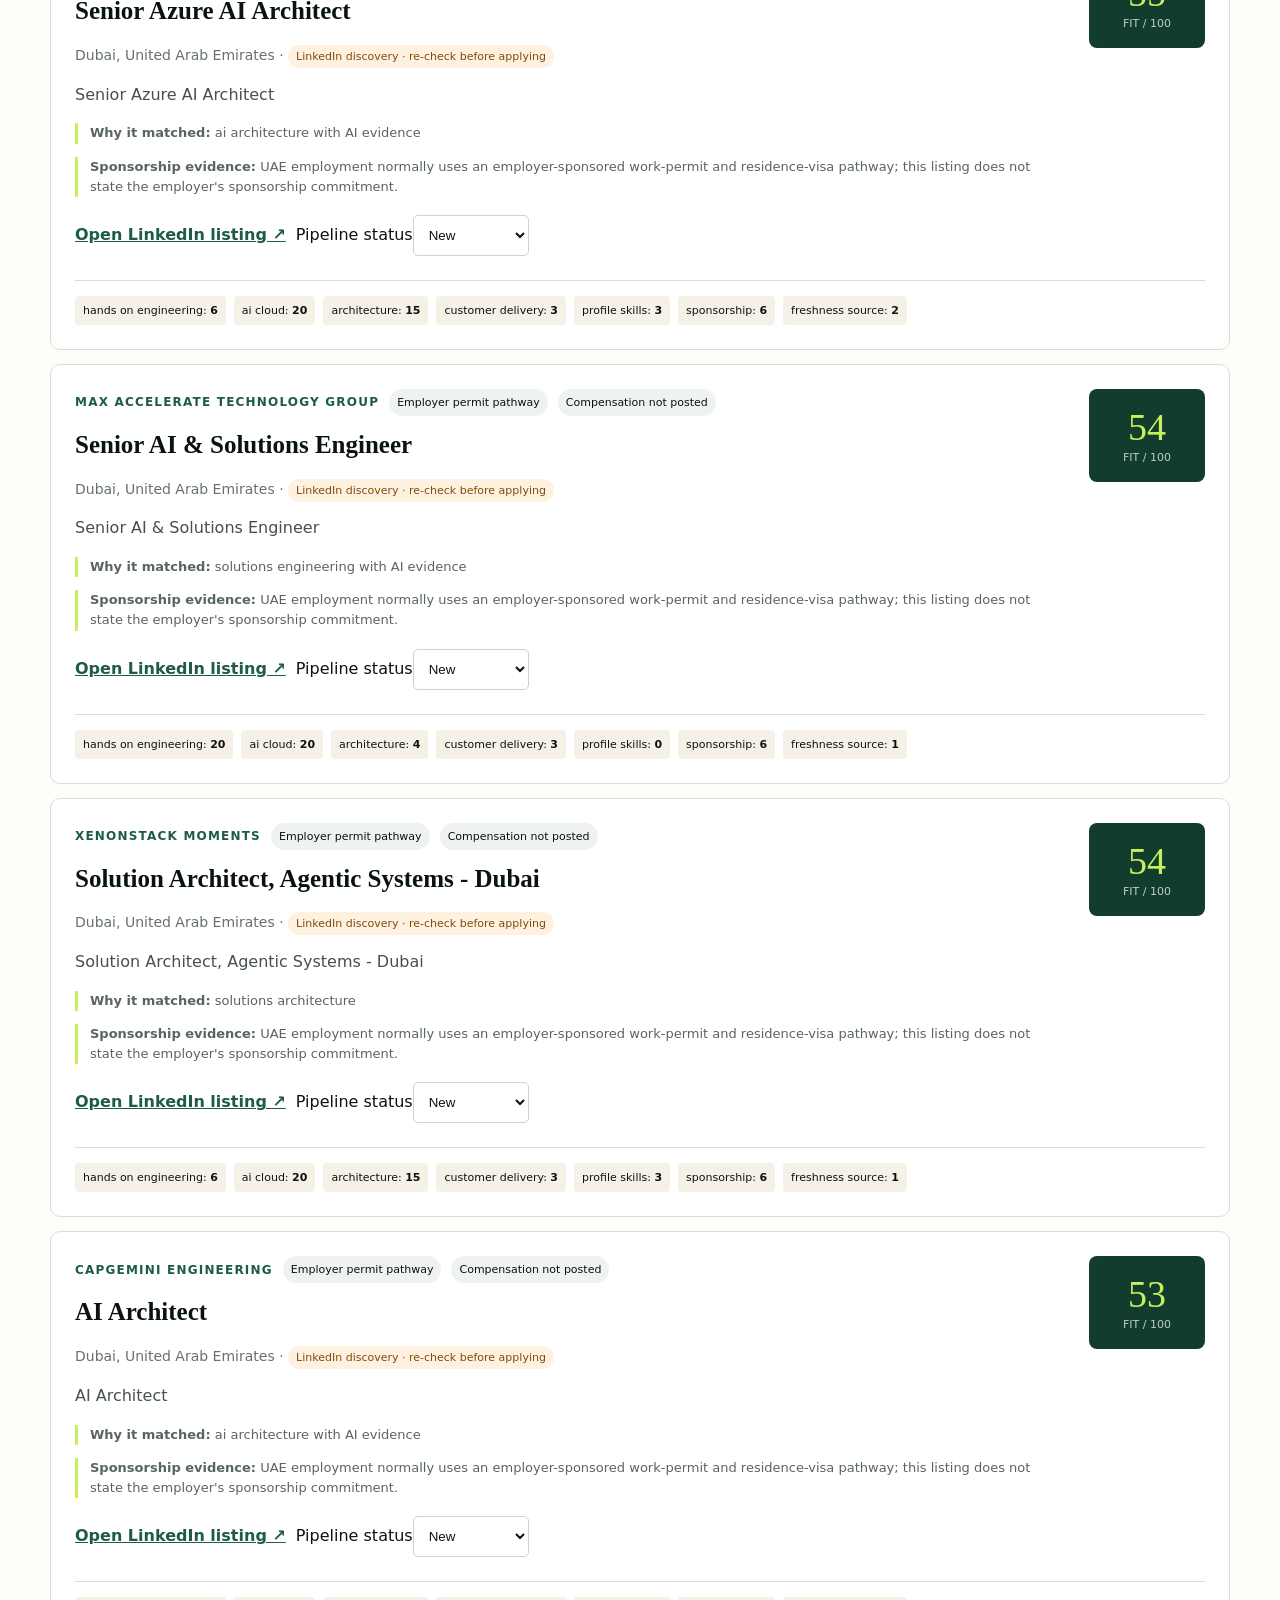
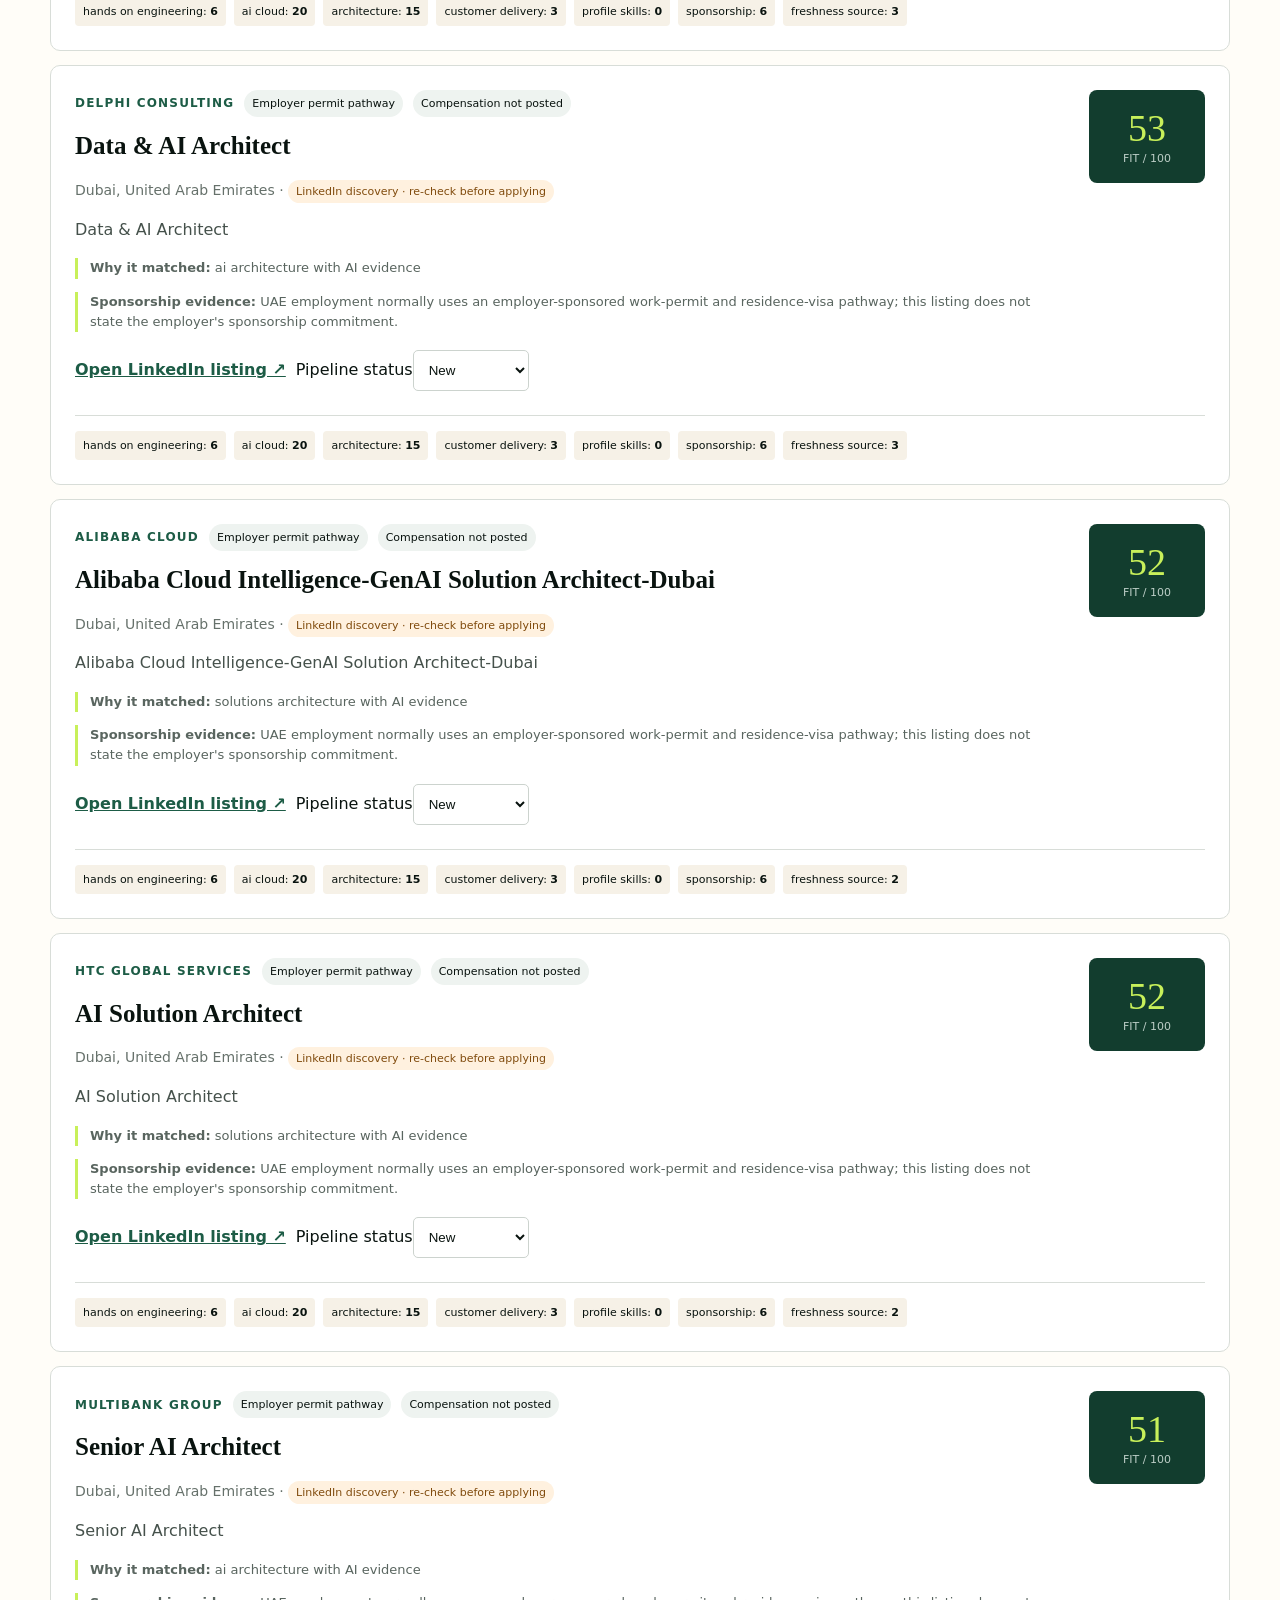
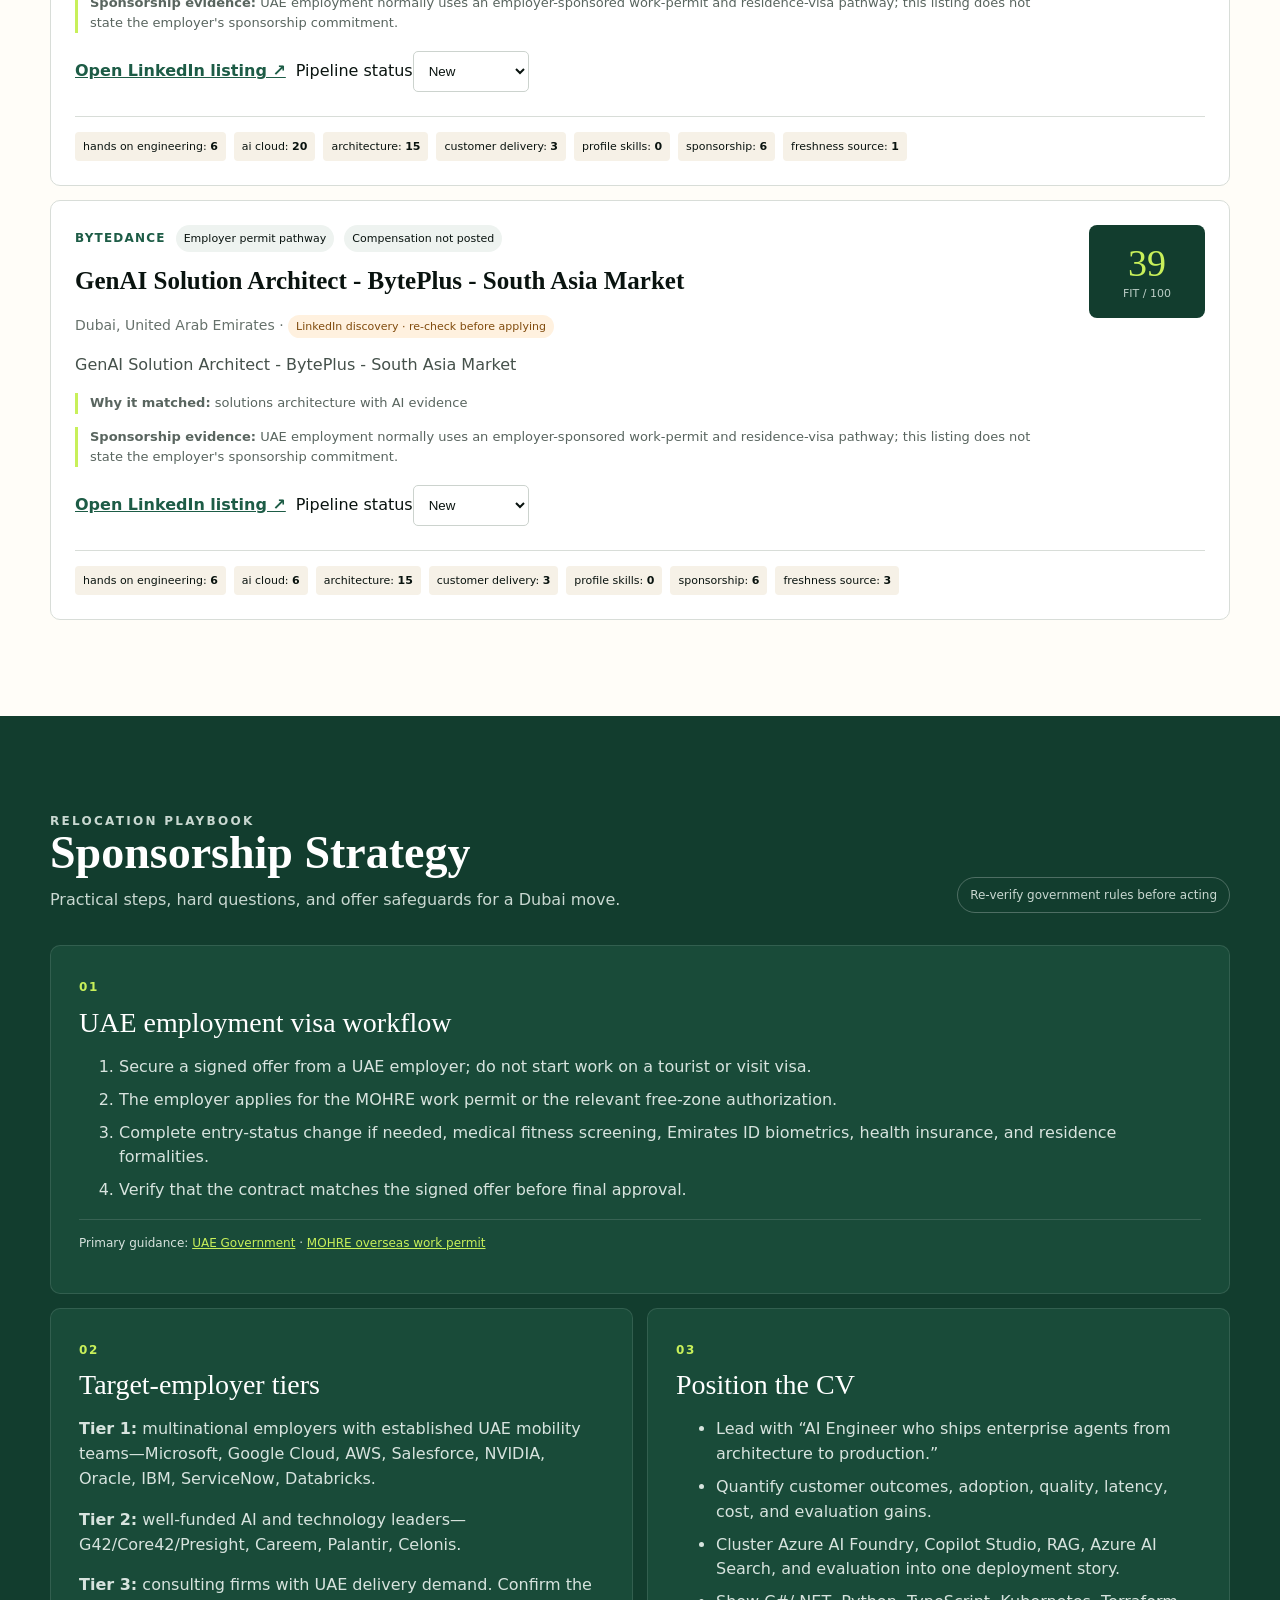
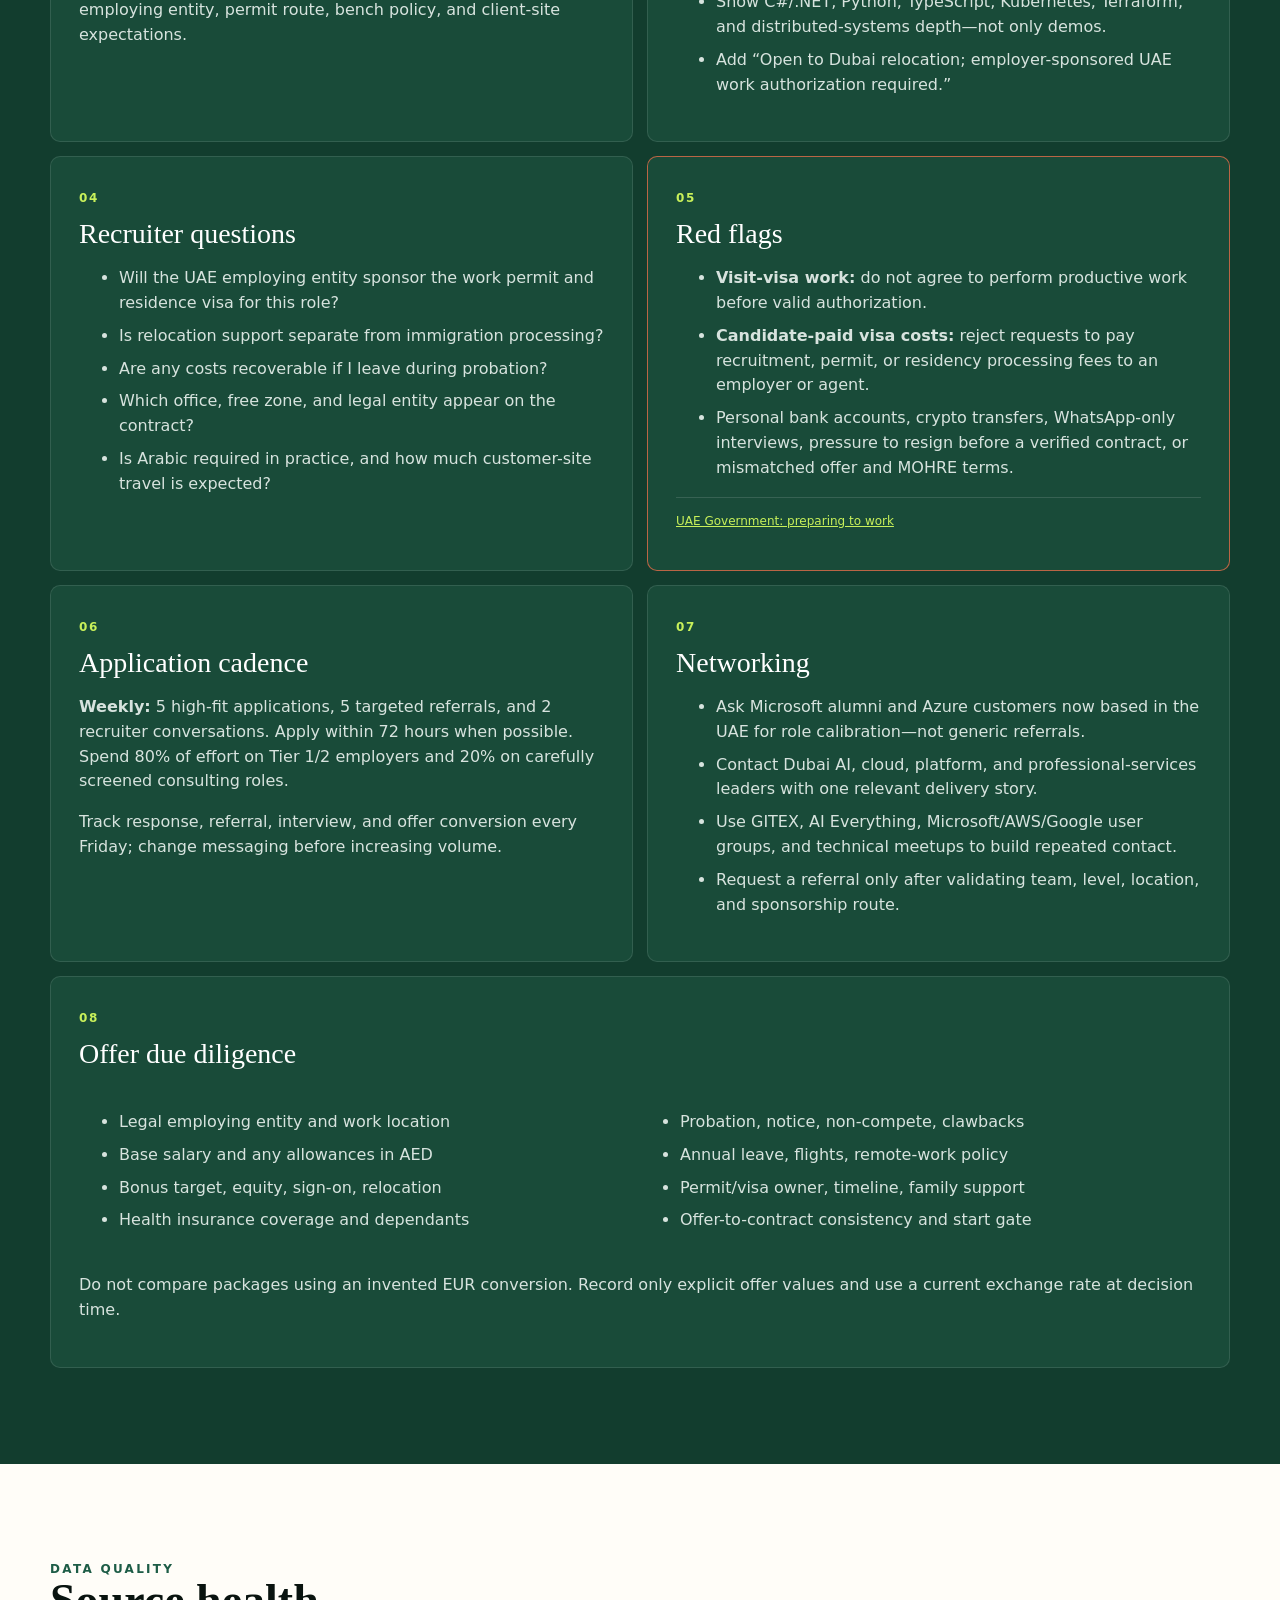
==== commit 1a01f1e3: "feat: expand Dubai roles with LinkedIn discovery" ====
--- a/index.html
+++ b/index.html
@@ -21,7 +21,7 @@
         <p class="eyebrow">DUBAI · AI DELIVERY · CUSTOMER ENGINEERING</p>
         <h1>Build AI where<br><span>ambition ships.</span></h1>
         <p class="lede">A focused path from Microsoft Dublin to hands-on AI engineering, architecture, and enterprise delivery in Dubai.</p>
-        <div class="hero-actions"><a class="button primary" href="#roles">Explore verified roles</a><a class="button ghost" href="#strategy">Plan sponsorship</a></div>
+        <div class="hero-actions"><a class="button primary" href="#roles">Explore active roles</a><a class="button ghost" href="#strategy">Plan sponsorship</a></div>
       </div>
       <aside class="profile-card" aria-label="Target profile">
         <p class="label">POSITIONING</p>
@@ -35,7 +35,7 @@
 
   <main>
     <section class="metrics shell" aria-label="Tracker summary">
-      <article><span id="metric-live">—</span><p>verified live roles</p></article>
+      <article><span id="metric-live">—</span><p>active roles</p></article>
       <article><span id="metric-companies">—</span><p>companies represented</p></article>
       <article><span id="metric-sources">—</span><p>sources responding</p></article>
       <article><span id="metric-updated">—</span><p>last refresh</p></article>
@@ -43,17 +43,18 @@
 
     <section class="section shell" id="roles">
       <div class="section-heading">
-        <div><p class="eyebrow dark">OPPORTUNITY BOARD</p><h2>Verified Dubai roles</h2><p>Official career sources only. Dubai is a hard location filter.</p></div>
+        <div><p class="eyebrow dark">OPPORTUNITY BOARD</p><h2>Active Dubai roles</h2><p>Official career sources plus clearly labeled LinkedIn public discovery. Dubai is a hard location filter.</p></div>
         <button class="button export" id="export-csv" type="button">Export filtered CSV</button>
       </div>
       <div class="filters" aria-label="Role filters">
         <label>Search<input id="search-filter" type="search" placeholder="AI, architect, company…"></label>
         <label>Company<select id="company-filter"><option value="">All companies</option></select></label>
+        <label>Source confidence<select id="source-filter"><option value="">All sources</option><option value="official">Official / verified open</option><option value="linkedin_discovery">LinkedIn discovery</option></select></label>
         <label>Sponsorship<select id="sponsorship-filter"><option value="">All evidence</option><option value="explicit_sponsorship">Explicit sponsorship</option><option value="employer_work_permit">Employer permit pathway</option><option value="relocation_support">Relocation support</option><option value="unknown">Unknown</option><option value="explicit_no_sponsorship">No sponsorship</option></select></label>
         <label>Pipeline<select id="status-filter"><option value="">All statuses</option><option value="new">New</option><option value="reviewing">Reviewing</option><option value="shortlisted">Shortlisted</option><option value="applied">Applied</option><option value="interviewing">Interviewing</option><option value="offer">Offer</option><option value="rejected">Rejected</option><option value="withdrawn">Withdrawn</option><option value="archived">Archived</option></select></label>
         <label>Minimum score<select id="score-filter"><option value="0">Any score</option><option value="70">70+</option><option value="80">80+</option><option value="90">90+</option></select></label>
       </div>
-      <p class="result-line" id="result-line" aria-live="polite">Loading verified roles…</p>
+      <p class="result-line" id="result-line" aria-live="polite">Loading active roles…</p>
       <div class="job-list" id="job-list"></div>
       <div class="empty-state" id="empty-state" hidden><h3>No roles match these filters.</h3><p>Clear a filter or check the source-health panel.</p></div>
     </section>
@@ -80,6 +81,6 @@
     </section>
   </main>
 
-  <footer><div class="shell"><p>Local-first. Official sources. No applications are submitted.</p><p>Built for Iryna · Dubai AI Career Tracker</p></div></footer>
+  <footer><div class="shell"><p>Local-first. Official feeds plus labeled LinkedIn discovery. No applications are submitted.</p><p>Built for Iryna · Dubai AI Career Tracker</p></div></footer>
 </body>
 </html>
